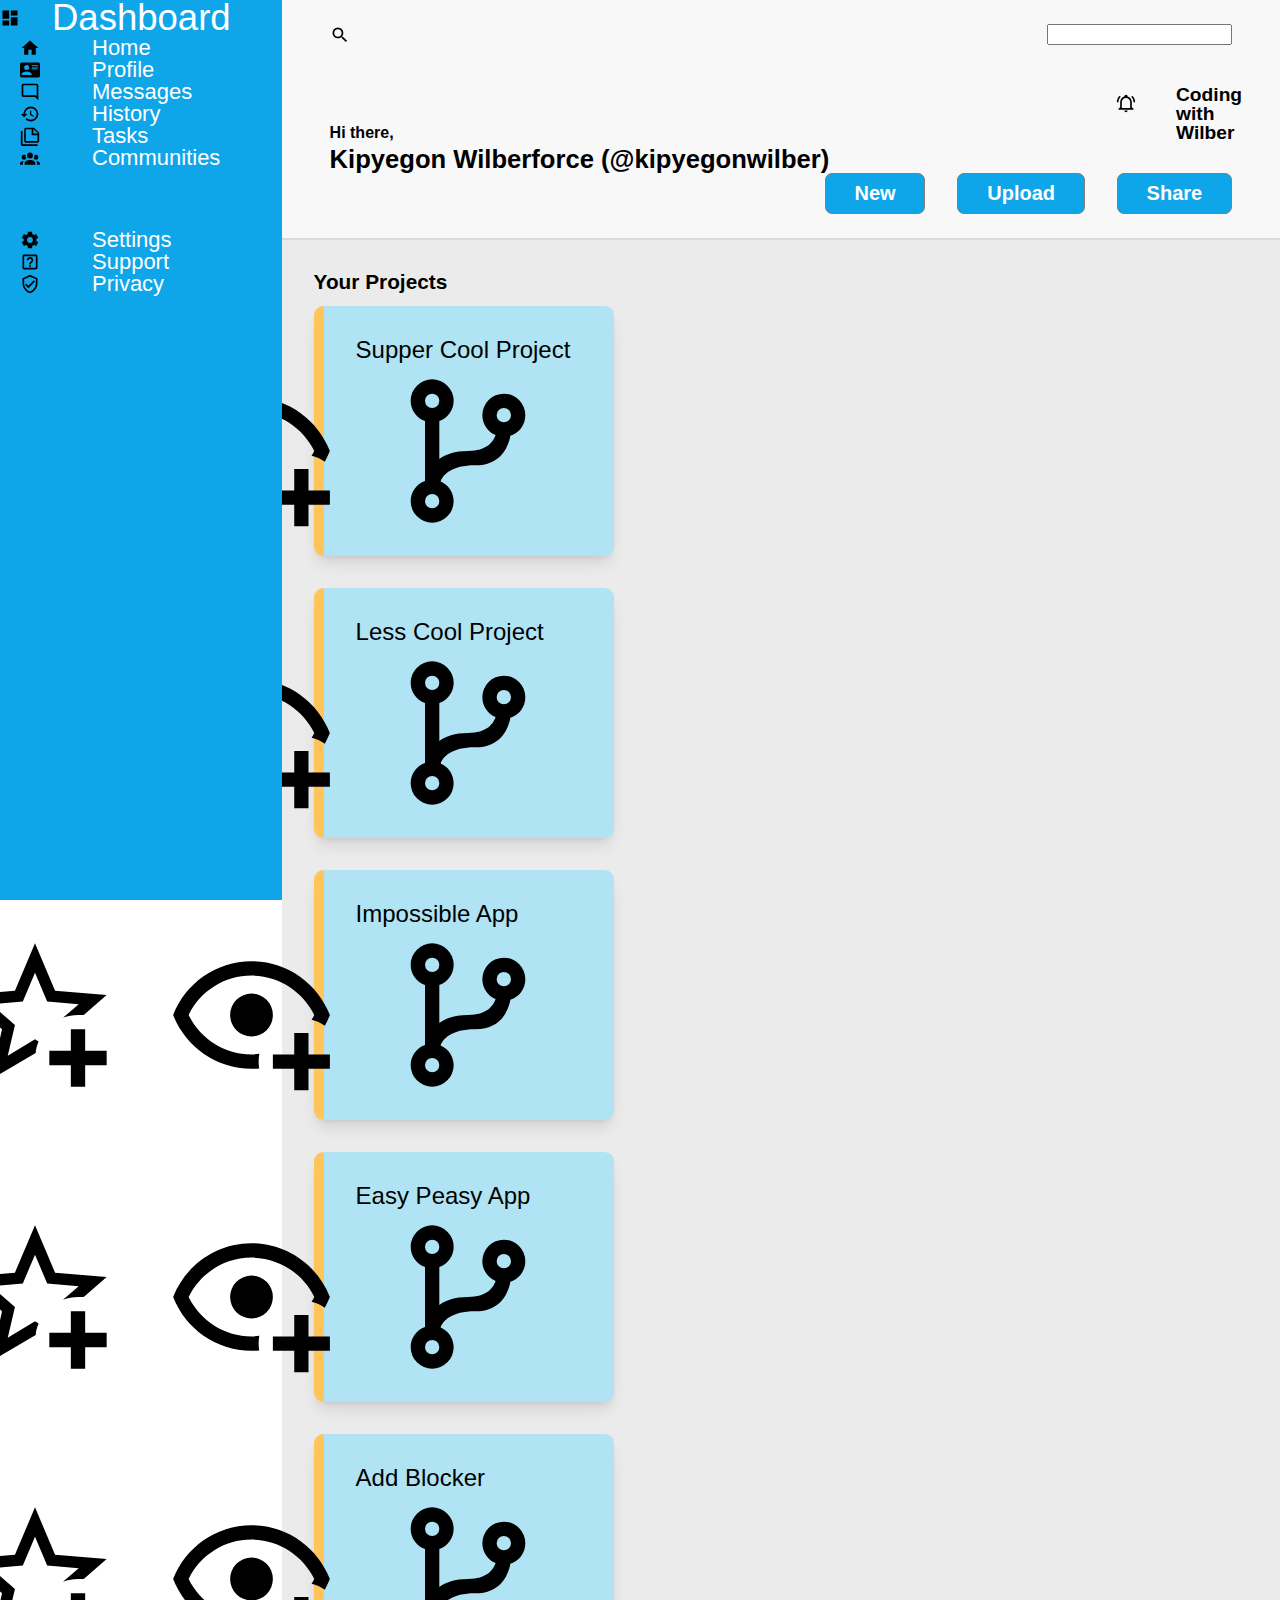
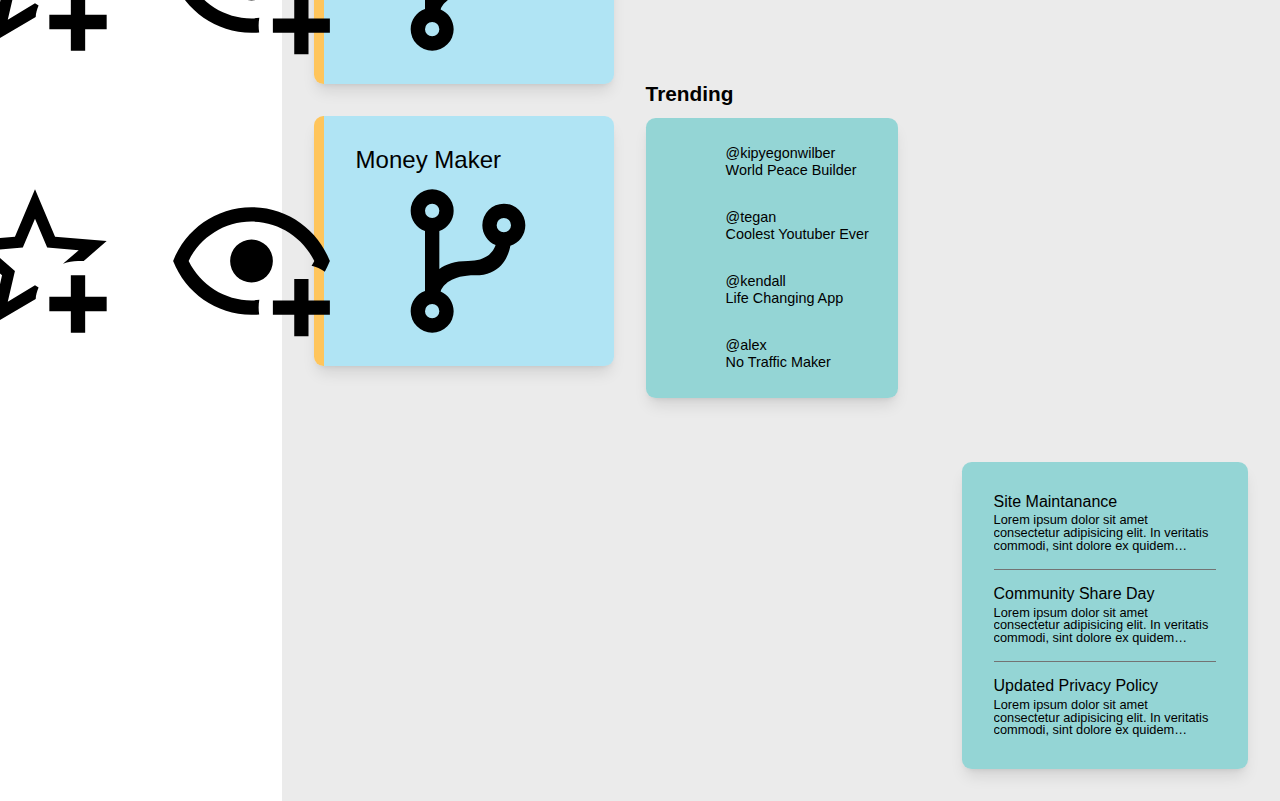
==== index.html @ 691c0c52 "Did some code reorganization in the markup and css" ====
<!DOCTYPE html>
<html lang="en">
<head>
    <meta charset="UTF-8">
    <meta name="viewport" content="width=device-width, initial-scale=1.0">
    <title>Admin Dashboard</title>
    <link rel="preconnect" href="https://fonts.googleapis.com" />

    <link rel="stylesheet" href="style.css">
    <link rel="stylesheet" href="reset.css">
</head>
<body>
    <!--App Drawer-->
    <!--icons from https://pictogrammers.com/library/mdi/ (Material Design Icons)-->
    <div class="drawer">
        <div class="dashboard menuItem">
            <svg xmlns="http://www.w3.org/2000/svg" width="20" height="20" viewBox="0 0 24 24"><path d="M13,3V9H21V3M13,21H21V11H13M3,21H11V15H3M3,13H11V3H3V13Z" /></svg>
            <h1>Dashboard</h1>
        </div>
        <div class="menuItem">
            <svg xmlns="http://www.w3.org/2000/svg" width="20" height="20" viewBox="0 0 24 24"><path d="M10,20V14H14V20H19V12H22L12,3L2,12H5V20H10Z" /></svg>
            <h1>Home</h1>
        </div>
        <div class="menuItem">
            <svg xmlns="http://www.w3.org/2000/svg" width="20" height="20" viewBox="0 0 24 24"><path d="M2,3H22C23.05,3 24,3.95 24,5V19C24,20.05 23.05,21 22,21H2C0.95,21 0,20.05 0,19V5C0,3.95 0.95,3 2,3M14,6V7H22V6H14M14,8V9H21.5L22,9V8H14M14,10V11H21V10H14M8,13.91C6,13.91 2,15 2,17V18H14V17C14,15 10,13.91 8,13.91M8,6A3,3 0 0,0 5,9A3,3 0 0,0 8,12A3,3 0 0,0 11,9A3,3 0 0,0 8,6Z" /></svg>
            <h1>Profile</h1>
        </div>
        <div class="menuItem">
            <svg xmlns="http://www.w3.org/2000/svg" width="20" height="20" viewBox="0 0 24 24"><path d="M20 2H4C2.9 2 2 2.9 2 4V16C2 17.1 2.9 18 4 18H18L22 22V4C22 2.9 21.1 2 20 2M20 17.2L18.8 16H4V4H20V17.2Z" /></svg>
            <h1>Messages</h1>
        </div>
        <div class="menuItem">
            <svg xmlns="http://www.w3.org/2000/svg" width="20" height="20" viewBox="0 0 24 24"><path d="M13.5,8H12V13L16.28,15.54L17,14.33L13.5,12.25V8M13,3A9,9 0 0,0 4,12H1L4.96,16.03L9,12H6A7,7 0 0,1 13,5A7,7 0 0,1 20,12A7,7 0 0,1 13,19C11.07,19 9.32,18.21 8.06,16.94L6.64,18.36C8.27,20 10.5,21 13,21A9,9 0 0,0 22,12A9,9 0 0,0 13,3" /></svg>
            <h1>History</h1>
        </div>
        <div class="menuItem">
            <svg xmlns="http://www.w3.org/2000/svg" width="20" height="20" viewBox="0 0 24 24"><path d="M3,6V22H21V24H3A2,2 0 0,1 1,22V6H3M16,9H21.5L16,3.5V9M7,2H17L23,8V18A2,2 0 0,1 21,20H7C5.89,20 5,19.1 5,18V4A2,2 0 0,1 7,2M7,4V18H21V11H14V4H7Z" /></svg>
            <h1>Tasks</h1>
        </div>
        <div class="menuItem">
            <svg xmlns="http://www.w3.org/2000/svg" width="20" height="20" viewBox="0 0 24 24"><path d="M12,5.5A3.5,3.5 0 0,1 15.5,9A3.5,3.5 0 0,1 12,12.5A3.5,3.5 0 0,1 8.5,9A3.5,3.5 0 0,1 12,5.5M5,8C5.56,8 6.08,8.15 6.53,8.42C6.38,9.85 6.8,11.27 7.66,12.38C7.16,13.34 6.16,14 5,14A3,3 0 0,1 2,11A3,3 0 0,1 5,8M19,8A3,3 0 0,1 22,11A3,3 0 0,1 19,14C17.84,14 16.84,13.34 16.34,12.38C17.2,11.27 17.62,9.85 17.47,8.42C17.92,8.15 18.44,8 19,8M5.5,18.25C5.5,16.18 8.41,14.5 12,14.5C15.59,14.5 18.5,16.18 18.5,18.25V20H5.5V18.25M0,20V18.5C0,17.11 1.89,15.94 4.45,15.6C3.86,16.28 3.5,17.22 3.5,18.25V20H0M24,20H20.5V18.25C20.5,17.22 20.14,16.28 19.55,15.6C22.11,15.94 24,17.11 24,18.5V20Z" /></svg>
            <h1>Communities</h1>
        </div>
        <!--Some extra spacing, so nth child-->
        <div class="menuItem">
            <svg xmlns="http://www.w3.org/2000/svg" width="20" height="20" viewBox="0 0 24 24"><path d="M12,15.5A3.5,3.5 0 0,1 8.5,12A3.5,3.5 0 0,1 12,8.5A3.5,3.5 0 0,1 15.5,12A3.5,3.5 0 0,1 12,15.5M19.43,12.97C19.47,12.65 19.5,12.33 19.5,12C19.5,11.67 19.47,11.34 19.43,11L21.54,9.37C21.73,9.22 21.78,8.95 21.66,8.73L19.66,5.27C19.54,5.05 19.27,4.96 19.05,5.05L16.56,6.05C16.04,5.66 15.5,5.32 14.87,5.07L14.5,2.42C14.46,2.18 14.25,2 14,2H10C9.75,2 9.54,2.18 9.5,2.42L9.13,5.07C8.5,5.32 7.96,5.66 7.44,6.05L4.95,5.05C4.73,4.96 4.46,5.05 4.34,5.27L2.34,8.73C2.21,8.95 2.27,9.22 2.46,9.37L4.57,11C4.53,11.34 4.5,11.67 4.5,12C4.5,12.33 4.53,12.65 4.57,12.97L2.46,14.63C2.27,14.78 2.21,15.05 2.34,15.27L4.34,18.73C4.46,18.95 4.73,19.03 4.95,18.95L7.44,17.94C7.96,18.34 8.5,18.68 9.13,18.93L9.5,21.58C9.54,21.82 9.75,22 10,22H14C14.25,22 14.46,21.82 14.5,21.58L14.87,18.93C15.5,18.67 16.04,18.34 16.56,17.94L19.05,18.95C19.27,19.03 19.54,18.95 19.66,18.73L21.66,15.27C21.78,15.05 21.73,14.78 21.54,14.63L19.43,12.97Z" /></svg>
            <h1>Settings</h1>
        </div>
        <div class="menuItem">
            <svg xmlns="http://www.w3.org/2000/svg" width="20" height="20" viewBox="0 0 24 24"><path d="M11 18H13V16H11V18M12 6C9.8 6 8 7.8 8 10H10C10 8.9 10.9 8 12 8S14 8.9 14 10C14 12 11 11.8 11 15H13C13 12.8 16 12.5 16 10C16 7.8 14.2 6 12 6M19 5V19H5V5H19M19 3H5C3.9 3 3 3.9 3 5V19C3 20.1 3.9 21 5 21H19C20.1 21 21 20.1 21 19V5C21 3.9 20.1 3 19 3Z" /></svg>
            <h1>Support</h1>
        </div>
        <div class="menuItem">
            <svg xmlns="http://www.w3.org/2000/svg" width="20" height="20" viewBox="0 0 24 24"><path d="M21,11C21,16.55 17.16,21.74 12,23C6.84,21.74 3,16.55 3,11V5L12,1L21,5V11M12,21C15.75,20 19,15.54 19,11.22V6.3L12,3.18L5,6.3V11.22C5,15.54 8.25,20 12,21M10,17L6,13L7.41,11.59L10,14.17L16.59,7.58L18,9" /></svg>
            <h1>Privacy</h1>
        </div>
    </div>
    <!--Navbar-->
    <div class="navbar">
        <!--Top Section-->
        <div class="topNav">
            <!--Search icon and search bar-->
            <div class="search">
                <div class="menuItem">
                    <img src="/icons/magnify.svg" alt="">
                    <svg xmlns="http://www.w3.org/2000/svg" width="20" height="20" viewBox="0 0 24 24"><path d="M9.5,3A6.5,6.5 0 0,1 16,9.5C16,11.11 15.41,12.59 14.44,13.73L14.71,14H15.5L20.5,19L19,20.5L14,15.5V14.71L13.73,14.44C12.59,15.41 11.11,16 9.5,16A6.5,6.5 0 0,1 3,9.5A6.5,6.5 0 0,1 9.5,3M9.5,5C7,5 5,7 5,9.5C5,12 7,14 9.5,14C12,14 14,12 14,9.5C14,7 12,5 9.5,5Z" /></svg>
                </div>
            </div>
            <input type="text" name="search" autocomplete="off" />
        </div>
        <div class="account">
            <div class="menuIcon">
                <svg xmlns="http://www.w3.org/2000/svg" width="20" height="20" viewBox="0 0 24 24"><path d="M10,21H14A2,2 0 0,1 12,23A2,2 0 0,1 10,21M21,19V20H3V19L5,17V11C5,7.9 7.03,5.17 10,4.29C10,4.19 10,4.1 10,4A2,2 0 0,1 12,2A2,2 0 0,1 14,4C14,4.1 14,4.19 14,4.29C16.97,5.17 19,7.9 19,11V17L21,19M17,11A5,5 0 0,0 12,6A5,5 0 0,0 7,11V18H17V11M19.75,3.19L18.33,4.61C20.04,6.3 21,8.6 21,11H23C23,8.07 21.84,5.25 19.75,3.19M1,11H3C3,8.6 3.96,6.3 5.67,4.61L4.25,3.19C2.16,5.25 1,8.07 1,11Z" /></svg>
            </div>
            <!--Avatar from Github-->
            <div class="gh-avatar">
                <!--Our username-->
                <p class="name">Coding with Wilber</p>
            </div>
        </div>
        <!--Bottom Section-->
        <div class="bottom">
            <!--Profile details-->
            <div class="profile">
                <div class="profile-name">
                    <p class="greeting">Hi there,</p>
                    <p class="name">Kipyegon Wilberforce<span class="username"> (@kipyegonwilber)</span></p>
                </div>
            </div>
        </div>
        
        <!--Button Section-->
        <div class="buttons">
            <button class="btn">New</button>
            <button class="btn">Upload</button>
            <button class="btn">Share</button>
        </div>
    </div>

    <!--Main Content-->
    <main class="content">
        <div class="projects">
            <h3>Your Projects</h3>

            <!--Section for all project cards-->
            <div class="cards">
                <!--Each individual card, we need 6 cards-->
                <div class="card">
                    <h5 class="card-title">Supper Cool Project</h5>
                    <p class="card-text">
                        Lorem, ipsum dolor sit amet consectetur adipisicing elit. Fugit ea
                        doloribus debitis reprehenderit? Sapiente, qui quaerat enim non.
                    </p>
                    <div class="icons">
                        <img src="/icons/star-plus-outline.svg" alt="">
                        <svg xmlns="http://www.w3.org/2000/svg" width="20" height="20" viewBox="0 0 24 24"><path d="M5.8 21L7.4 14L2 9.2L9.2 8.6L12 2L14.8 8.6L22 9.2L18.8 12H18C17.3 12 16.6 12.1 15.9 12.4L18.1 10.5L13.7 10.1L12 6.1L10.3 10.1L5.9 10.5L9.2 13.4L8.2 17.7L12 15.4L12.5 15.7C12.3 16.2 12.1 16.8 12.1 17.3L5.8 21M17 14V17H14V19H17V22H19V19H22V17H19V14H17Z" /></svg>
                        <img src="/icons/eye-plus-outline.svg" alt="">
                        <svg xmlns="http://www.w3.org/2000/svg" width="20" height="20" viewBox="0 0 24 24"><path d="M12,4.5C7,4.5 2.73,7.61 1,12C2.73,16.39 7,19.5 12,19.5C12.36,19.5 12.72,19.5 13.08,19.45C13.03,19.13 13,18.82 13,18.5C13,18.14 13.04,17.78 13.1,17.42C12.74,17.46 12.37,17.5 12,17.5C8.24,17.5 4.83,15.36 3.18,12C4.83,8.64 8.24,6.5 12,6.5C15.76,6.5 19.17,8.64 20.82,12C20.7,12.24 20.56,12.45 20.43,12.68C21.09,12.84 21.72,13.11 22.29,13.5C22.56,13 22.8,12.5 23,12C21.27,7.61 17,4.5 12,4.5M12,9A3,3 0 0,0 9,12A3,3 0 0,0 12,15A3,3 0 0,0 15,12A3,3 0 0,0 12,9M18,14.5V17.5H15V19.5H18V22.5H20V19.5H23V17.5H20V14.5H18Z" /></svg>
                        <img src="/icons/source-branch.svg" alt="">
                        <svg xmlns="http://www.w3.org/2000/svg" width="20" height="20" viewBox="0 0 24 24"><path d="M13,14C9.64,14 8.54,15.35 8.18,16.24C9.25,16.7 10,17.76 10,19A3,3 0 0,1 7,22A3,3 0 0,1 4,19C4,17.69 4.83,16.58 6,16.17V7.83C4.83,7.42 4,6.31 4,5A3,3 0 0,1 7,2A3,3 0 0,1 10,5C10,6.31 9.17,7.42 8,7.83V13.12C8.88,12.47 10.16,12 12,12C14.67,12 15.56,10.66 15.85,9.77C14.77,9.32 14,8.25 14,7A3,3 0 0,1 17,4A3,3 0 0,1 20,7C20,8.34 19.12,9.5 17.91,9.86C17.65,11.29 16.68,14 13,14M7,18A1,1 0 0,0 6,19A1,1 0 0,0 7,20A1,1 0 0,0 8,19A1,1 0 0,0 7,18M7,4A1,1 0 0,0 6,5A1,1 0 0,0 7,6A1,1 0 0,0 8,5A1,1 0 0,0 7,4M17,6A1,1 0 0,0 16,7A1,1 0 0,0 17,8A1,1 0 0,0 18,7A1,1 0 0,0 17,6Z" /></svg>
                    </div>
                </div>

                <!--Each individual card, we need 6 cards-->
                <div class="card">
                    <h5 class="card-title">Less Cool Project</h5>
                    <p class="card-text">
                        Lorem ipsum dolor, sit amet consectetur adipisicing elit. Velit
                        officia nesciunt harum distinctio quia nisi ipsum reiciendis
                        aspernatur, sunt nam. Doloremque aliquam ut culpa harum non rem
                        in, cumque vitae!
                    </p>
                    <div class="icons">
                        <img src="/icons/star-plus-outline.svg" alt="">
                        <svg xmlns="http://www.w3.org/2000/svg" width="20" height="20" viewBox="0 0 24 24"><path d="M5.8 21L7.4 14L2 9.2L9.2 8.6L12 2L14.8 8.6L22 9.2L18.8 12H18C17.3 12 16.6 12.1 15.9 12.4L18.1 10.5L13.7 10.1L12 6.1L10.3 10.1L5.9 10.5L9.2 13.4L8.2 17.7L12 15.4L12.5 15.7C12.3 16.2 12.1 16.8 12.1 17.3L5.8 21M17 14V17H14V19H17V22H19V19H22V17H19V14H17Z" /></svg>
                        <img src="/icons/eye-plus-outline.svg" alt="">
                        <svg xmlns="http://www.w3.org/2000/svg" width="20" height="20" viewBox="0 0 24 24"><path d="M12,4.5C7,4.5 2.73,7.61 1,12C2.73,16.39 7,19.5 12,19.5C12.36,19.5 12.72,19.5 13.08,19.45C13.03,19.13 13,18.82 13,18.5C13,18.14 13.04,17.78 13.1,17.42C12.74,17.46 12.37,17.5 12,17.5C8.24,17.5 4.83,15.36 3.18,12C4.83,8.64 8.24,6.5 12,6.5C15.76,6.5 19.17,8.64 20.82,12C20.7,12.24 20.56,12.45 20.43,12.68C21.09,12.84 21.72,13.11 22.29,13.5C22.56,13 22.8,12.5 23,12C21.27,7.61 17,4.5 12,4.5M12,9A3,3 0 0,0 9,12A3,3 0 0,0 12,15A3,3 0 0,0 15,12A3,3 0 0,0 12,9M18,14.5V17.5H15V19.5H18V22.5H20V19.5H23V17.5H20V14.5H18Z" /></svg>
                        <img src="/icons/source-branch.svg" alt="">
                        <svg xmlns="http://www.w3.org/2000/svg" width="20" height="20" viewBox="0 0 24 24"><path d="M13,14C9.64,14 8.54,15.35 8.18,16.24C9.25,16.7 10,17.76 10,19A3,3 0 0,1 7,22A3,3 0 0,1 4,19C4,17.69 4.83,16.58 6,16.17V7.83C4.83,7.42 4,6.31 4,5A3,3 0 0,1 7,2A3,3 0 0,1 10,5C10,6.31 9.17,7.42 8,7.83V13.12C8.88,12.47 10.16,12 12,12C14.67,12 15.56,10.66 15.85,9.77C14.77,9.32 14,8.25 14,7A3,3 0 0,1 17,4A3,3 0 0,1 20,7C20,8.34 19.12,9.5 17.91,9.86C17.65,11.29 16.68,14 13,14M7,18A1,1 0 0,0 6,19A1,1 0 0,0 7,20A1,1 0 0,0 8,19A1,1 0 0,0 7,18M7,4A1,1 0 0,0 6,5A1,1 0 0,0 7,6A1,1 0 0,0 8,5A1,1 0 0,0 7,4M17,6A1,1 0 0,0 16,7A1,1 0 0,0 17,8A1,1 0 0,0 18,7A1,1 0 0,0 17,6Z" /></svg>
                    </div>
                </div>
                
                <!--Each individual card, we need 6 cards-->
                <div class="card">
                    <h5 class="card-title">Impossible App</h5>
                    <p class="card-text">
                        Lorem ipsum dolor sit amet consectetur adipisicing elit. Ratione,
                        dicta. Pariatur libero a molestiae quod culpa deserunt quo quam
                        eos necessitatibus aliquid, nam fuga sed itaque magnam delectus ex
                        animi?
                    </p>
                    <div class="icons">
                        <img src="/icons/star-plus-outline.svg" alt="">
                        <svg xmlns="http://www.w3.org/2000/svg" width="20" height="20" viewBox="0 0 24 24"><path d="M5.8 21L7.4 14L2 9.2L9.2 8.6L12 2L14.8 8.6L22 9.2L18.8 12H18C17.3 12 16.6 12.1 15.9 12.4L18.1 10.5L13.7 10.1L12 6.1L10.3 10.1L5.9 10.5L9.2 13.4L8.2 17.7L12 15.4L12.5 15.7C12.3 16.2 12.1 16.8 12.1 17.3L5.8 21M17 14V17H14V19H17V22H19V19H22V17H19V14H17Z" /></svg>
                        <img src="/icons/eye-plus-outline.svg" alt="">
                        <svg xmlns="http://www.w3.org/2000/svg" width="20" height="20" viewBox="0 0 24 24"><path d="M12,4.5C7,4.5 2.73,7.61 1,12C2.73,16.39 7,19.5 12,19.5C12.36,19.5 12.72,19.5 13.08,19.45C13.03,19.13 13,18.82 13,18.5C13,18.14 13.04,17.78 13.1,17.42C12.74,17.46 12.37,17.5 12,17.5C8.24,17.5 4.83,15.36 3.18,12C4.83,8.64 8.24,6.5 12,6.5C15.76,6.5 19.17,8.64 20.82,12C20.7,12.24 20.56,12.45 20.43,12.68C21.09,12.84 21.72,13.11 22.29,13.5C22.56,13 22.8,12.5 23,12C21.27,7.61 17,4.5 12,4.5M12,9A3,3 0 0,0 9,12A3,3 0 0,0 12,15A3,3 0 0,0 15,12A3,3 0 0,0 12,9M18,14.5V17.5H15V19.5H18V22.5H20V19.5H23V17.5H20V14.5H18Z" /></svg>
                        <img src="/icons/source-branch.svg" alt="">
                        <svg xmlns="http://www.w3.org/2000/svg" width="20" height="20" viewBox="0 0 24 24"><path d="M13,14C9.64,14 8.54,15.35 8.18,16.24C9.25,16.7 10,17.76 10,19A3,3 0 0,1 7,22A3,3 0 0,1 4,19C4,17.69 4.83,16.58 6,16.17V7.83C4.83,7.42 4,6.31 4,5A3,3 0 0,1 7,2A3,3 0 0,1 10,5C10,6.31 9.17,7.42 8,7.83V13.12C8.88,12.47 10.16,12 12,12C14.67,12 15.56,10.66 15.85,9.77C14.77,9.32 14,8.25 14,7A3,3 0 0,1 17,4A3,3 0 0,1 20,7C20,8.34 19.12,9.5 17.91,9.86C17.65,11.29 16.68,14 13,14M7,18A1,1 0 0,0 6,19A1,1 0 0,0 7,20A1,1 0 0,0 8,19A1,1 0 0,0 7,18M7,4A1,1 0 0,0 6,5A1,1 0 0,0 7,6A1,1 0 0,0 8,5A1,1 0 0,0 7,4M17,6A1,1 0 0,0 16,7A1,1 0 0,0 17,8A1,1 0 0,0 18,7A1,1 0 0,0 17,6Z" /></svg>
                    </div>
                </div>
                
                <!--Each individual card, we need 6 cards-->
                <div class="card">
                    <h5 class="card-title">Easy Peasy App</h5>
                    <p class="card-text">
                        Lorem, ipsum dolor sit amet consectetur adipisicing elit. Fugit ea
                        doloribus debitis reprehenderit? Sapiente, qui quaerat enim non.
                    </p>
                    <div class="icons">
                        <img src="/icons/star-plus-outline.svg" alt="">
                        <svg xmlns="http://www.w3.org/2000/svg" width="20" height="20" viewBox="0 0 24 24"><path d="M5.8 21L7.4 14L2 9.2L9.2 8.6L12 2L14.8 8.6L22 9.2L18.8 12H18C17.3 12 16.6 12.1 15.9 12.4L18.1 10.5L13.7 10.1L12 6.1L10.3 10.1L5.9 10.5L9.2 13.4L8.2 17.7L12 15.4L12.5 15.7C12.3 16.2 12.1 16.8 12.1 17.3L5.8 21M17 14V17H14V19H17V22H19V19H22V17H19V14H17Z" /></svg>
                        <img src="/icons/eye-plus-outline.svg" alt="">
                        <svg xmlns="http://www.w3.org/2000/svg" width="20" height="20" viewBox="0 0 24 24"><path d="M12,4.5C7,4.5 2.73,7.61 1,12C2.73,16.39 7,19.5 12,19.5C12.36,19.5 12.72,19.5 13.08,19.45C13.03,19.13 13,18.82 13,18.5C13,18.14 13.04,17.78 13.1,17.42C12.74,17.46 12.37,17.5 12,17.5C8.24,17.5 4.83,15.36 3.18,12C4.83,8.64 8.24,6.5 12,6.5C15.76,6.5 19.17,8.64 20.82,12C20.7,12.24 20.56,12.45 20.43,12.68C21.09,12.84 21.72,13.11 22.29,13.5C22.56,13 22.8,12.5 23,12C21.27,7.61 17,4.5 12,4.5M12,9A3,3 0 0,0 9,12A3,3 0 0,0 12,15A3,3 0 0,0 15,12A3,3 0 0,0 12,9M18,14.5V17.5H15V19.5H18V22.5H20V19.5H23V17.5H20V14.5H18Z" /></svg>
                        <img src="/icons/source-branch.svg" alt="">
                        <svg xmlns="http://www.w3.org/2000/svg" width="20" height="20" viewBox="0 0 24 24"><path d="M13,14C9.64,14 8.54,15.35 8.18,16.24C9.25,16.7 10,17.76 10,19A3,3 0 0,1 7,22A3,3 0 0,1 4,19C4,17.69 4.83,16.58 6,16.17V7.83C4.83,7.42 4,6.31 4,5A3,3 0 0,1 7,2A3,3 0 0,1 10,5C10,6.31 9.17,7.42 8,7.83V13.12C8.88,12.47 10.16,12 12,12C14.67,12 15.56,10.66 15.85,9.77C14.77,9.32 14,8.25 14,7A3,3 0 0,1 17,4A3,3 0 0,1 20,7C20,8.34 19.12,9.5 17.91,9.86C17.65,11.29 16.68,14 13,14M7,18A1,1 0 0,0 6,19A1,1 0 0,0 7,20A1,1 0 0,0 8,19A1,1 0 0,0 7,18M7,4A1,1 0 0,0 6,5A1,1 0 0,0 7,6A1,1 0 0,0 8,5A1,1 0 0,0 7,4M17,6A1,1 0 0,0 16,7A1,1 0 0,0 17,8A1,1 0 0,0 18,7A1,1 0 0,0 17,6Z" /></svg>
                    </div>
                </div>

                <!--Each individual card, we need 6 cards-->
                <div class="card">
                    <h5 class="card-title">Add Blocker</h5>
                    <p class="card-text">
                        Lorem, ipsum dolor sit amet consectetur adipisicing elit. Fugit ea
                        doloribus debitis reprehenderit? Sapiente, qui quaerat enim non.
                    </p>
                    <div class="icons">
                        <img src="/icons/star-plus-outline.svg" alt="">
                        <svg xmlns="http://www.w3.org/2000/svg" width="20" height="20" viewBox="0 0 24 24"><path d="M5.8 21L7.4 14L2 9.2L9.2 8.6L12 2L14.8 8.6L22 9.2L18.8 12H18C17.3 12 16.6 12.1 15.9 12.4L18.1 10.5L13.7 10.1L12 6.1L10.3 10.1L5.9 10.5L9.2 13.4L8.2 17.7L12 15.4L12.5 15.7C12.3 16.2 12.1 16.8 12.1 17.3L5.8 21M17 14V17H14V19H17V22H19V19H22V17H19V14H17Z" /></svg>
                        <img src="/icons/eye-plus-outline.svg" alt="">
                        <svg xmlns="http://www.w3.org/2000/svg" width="20" height="20" viewBox="0 0 24 24"><path d="M12,4.5C7,4.5 2.73,7.61 1,12C2.73,16.39 7,19.5 12,19.5C12.36,19.5 12.72,19.5 13.08,19.45C13.03,19.13 13,18.82 13,18.5C13,18.14 13.04,17.78 13.1,17.42C12.74,17.46 12.37,17.5 12,17.5C8.24,17.5 4.83,15.36 3.18,12C4.83,8.64 8.24,6.5 12,6.5C15.76,6.5 19.17,8.64 20.82,12C20.7,12.24 20.56,12.45 20.43,12.68C21.09,12.84 21.72,13.11 22.29,13.5C22.56,13 22.8,12.5 23,12C21.27,7.61 17,4.5 12,4.5M12,9A3,3 0 0,0 9,12A3,3 0 0,0 12,15A3,3 0 0,0 15,12A3,3 0 0,0 12,9M18,14.5V17.5H15V19.5H18V22.5H20V19.5H23V17.5H20V14.5H18Z" /></svg>
                        <img src="/icons/source-branch.svg" alt="">
                        <svg xmlns="http://www.w3.org/2000/svg" width="20" height="20" viewBox="0 0 24 24"><path d="M13,14C9.64,14 8.54,15.35 8.18,16.24C9.25,16.7 10,17.76 10,19A3,3 0 0,1 7,22A3,3 0 0,1 4,19C4,17.69 4.83,16.58 6,16.17V7.83C4.83,7.42 4,6.31 4,5A3,3 0 0,1 7,2A3,3 0 0,1 10,5C10,6.31 9.17,7.42 8,7.83V13.12C8.88,12.47 10.16,12 12,12C14.67,12 15.56,10.66 15.85,9.77C14.77,9.32 14,8.25 14,7A3,3 0 0,1 17,4A3,3 0 0,1 20,7C20,8.34 19.12,9.5 17.91,9.86C17.65,11.29 16.68,14 13,14M7,18A1,1 0 0,0 6,19A1,1 0 0,0 7,20A1,1 0 0,0 8,19A1,1 0 0,0 7,18M7,4A1,1 0 0,0 6,5A1,1 0 0,0 7,6A1,1 0 0,0 8,5A1,1 0 0,0 7,4M17,6A1,1 0 0,0 16,7A1,1 0 0,0 17,8A1,1 0 0,0 18,7A1,1 0 0,0 17,6Z" /></svg>
                    </div>
                </div>

                <!--Each individual card, we need 6 cards-->
                <div class="card">
                    <h5 class="card-title">Money Maker</h5>
                    <p class="card-text">
                        Lorem, ipsum dolor sit amet consectetur adipisicing elit. Fugit ea
                        doloribus debitis reprehenderit? Sapiente, qui quaerat enim non.
                    </p>
                    <div class="icons">
                        <img src="/icons/star-plus-outline.svg" alt="">
                        <svg xmlns="http://www.w3.org/2000/svg" width="20" height="20" viewBox="0 0 24 24"><path d="M5.8 21L7.4 14L2 9.2L9.2 8.6L12 2L14.8 8.6L22 9.2L18.8 12H18C17.3 12 16.6 12.1 15.9 12.4L18.1 10.5L13.7 10.1L12 6.1L10.3 10.1L5.9 10.5L9.2 13.4L8.2 17.7L12 15.4L12.5 15.7C12.3 16.2 12.1 16.8 12.1 17.3L5.8 21M17 14V17H14V19H17V22H19V19H22V17H19V14H17Z" /></svg>
                        <img src="/icons/eye-plus-outline.svg" alt="">
                        <svg xmlns="http://www.w3.org/2000/svg" width="20" height="20" viewBox="0 0 24 24"><path d="M12,4.5C7,4.5 2.73,7.61 1,12C2.73,16.39 7,19.5 12,19.5C12.36,19.5 12.72,19.5 13.08,19.45C13.03,19.13 13,18.82 13,18.5C13,18.14 13.04,17.78 13.1,17.42C12.74,17.46 12.37,17.5 12,17.5C8.24,17.5 4.83,15.36 3.18,12C4.83,8.64 8.24,6.5 12,6.5C15.76,6.5 19.17,8.64 20.82,12C20.7,12.24 20.56,12.45 20.43,12.68C21.09,12.84 21.72,13.11 22.29,13.5C22.56,13 22.8,12.5 23,12C21.27,7.61 17,4.5 12,4.5M12,9A3,3 0 0,0 9,12A3,3 0 0,0 12,15A3,3 0 0,0 15,12A3,3 0 0,0 12,9M18,14.5V17.5H15V19.5H18V22.5H20V19.5H23V17.5H20V14.5H18Z" /></svg>
                        <img src="/icons/source-branch.svg" alt="">
                        <svg xmlns="http://www.w3.org/2000/svg" width="20" height="20" viewBox="0 0 24 24"><path d="M13,14C9.64,14 8.54,15.35 8.18,16.24C9.25,16.7 10,17.76 10,19A3,3 0 0,1 7,22A3,3 0 0,1 4,19C4,17.69 4.83,16.58 6,16.17V7.83C4.83,7.42 4,6.31 4,5A3,3 0 0,1 7,2A3,3 0 0,1 10,5C10,6.31 9.17,7.42 8,7.83V13.12C8.88,12.47 10.16,12 12,12C14.67,12 15.56,10.66 15.85,9.77C14.77,9.32 14,8.25 14,7A3,3 0 0,1 17,4A3,3 0 0,1 20,7C20,8.34 19.12,9.5 17.91,9.86C17.65,11.29 16.68,14 13,14M7,18A1,1 0 0,0 6,19A1,1 0 0,0 7,20A1,1 0 0,0 8,19A1,1 0 0,0 7,18M7,4A1,1 0 0,0 6,5A1,1 0 0,0 7,6A1,1 0 0,0 8,5A1,1 0 0,0 7,4M17,6A1,1 0 0,0 16,7A1,1 0 0,0 17,8A1,1 0 0,0 18,7A1,1 0 0,0 17,6Z" /></svg>
                    </div>
                </div>
            </div>
        </div>

        <!--Side content - Announcements and trending-->

        <!--Announcements-->
        <div class="announcements">
            <ul class="card">
                <!--List of individual announcements-->
                <li class="announcement">
                    <h5 class="card-title">Site Maintanance</h5>
                    <p class="card-text">
                        Lorem ipsum dolor sit amet consectetur adipisicing elit. In
                        veritatis commodi, sint dolore ex quidem mollitia dignissimos
                        omnis odio aliquam atque repudiandae quo ducimus rerum accusantium
                        voluptatem ab suscipit quis.
                    </p>
                </li>
                <li class="announcement">
                    <h5 class="card-title">Community Share Day</h5>
                    <p class="card-text">
                        Lorem ipsum dolor sit amet consectetur adipisicing elit. In
                        veritatis commodi, sint dolore ex quidem mollitia dignissimos
                        omnis odio aliquam atque repudiandae quo ducimus rerum accusantium
                        voluptatem ab suscipit quis.
                    </p>
                </li>
                <li class="announcement">
                    <h5 class="card-title">Updated Privacy Policy</h5>
                    <p class="card-text">
                        Lorem ipsum dolor sit amet consectetur adipisicing elit. In
                        veritatis commodi, sint dolore ex quidem mollitia dignissimos
                        omnis odio aliquam atque repudiandae quo ducimus rerum accusantium
                        voluptatem ab suscipit quis.
                    </p>
                </li>
            </ul>
        </div>

        <!--Trending Section-->
        <div class="trending">
            <h3>Trending</h3>
            <ul class="card">

                <!--List of all trending people-->
                <li class="trend trend-1">
                    <div class="gh-avatar"></div>
                    <div class="account">
                        <p class="username">@kipyegonwilber</p>
                        <p class="name card-text">World Peace Builder</p>
                    </div>
                </li>
                <li class="trend trend-2">
                    <div class="gh-avatar2"></div>
                    <div class="account">
                        <p class="username">@tegan</p>
                        <p class="name card-text">Coolest Youtuber Ever</p>
                    </div>
                </li>
                <li class="trend trend-3">
                    <div class="gh-avatar3"></div>
                    <div class="account">
                        <div class="username">@kendall</div>
                        <p class="name card-text">Life Changing App</p>
                    </div>
                </li>
                <li class="trend trend-4">
                    <div class="gh-avatar4"></div>
                    <div class="account">
                    <p class="username">@alex</p>
                    <p class="name card-text">No Traffic Maker</p>
                </div>
                </li>  
            </ul>
        </div>
    </main>
</body>
</html>
---- style.css ----
:root {
    font-size: 16px;
    font-family: "Ubuntu Condensed", sans-serif;
    --text-primary: black;
    --text-secondary: white;
    --bg-primary: #23232e;
    --bg-secondary: #141418;
    --transition-speed: 1s;
    --drawer-color: #0ea5e9;
    --drawer-width: clamp(210px, 22vw, 325px);
    --nav-bg-1: #f8f8f8;
    --nav-color-1: #c9c9c9;
    --nav-color-2: #62daff6e;
    --blue-1: #084c61;
    --gh-avatar: url("https://avatars.githubusercontent.com/u/36539383?s=400&u=4fe17b7f754f94d4a72268725b3ab2535d1f5cae&v=4.png");
    --gh-avatar2: url("https://github.com/james.png");
    --gh-avatar3: url("https://github.com/bob.png");
    --gh-avatar4: url("https://github.com/alice.png");
    --gh-avatar5: url("https://github.com/amy.png");
    --content-gray: rgb(235, 235, 235);
    --transition-notDrawer: margin-left 0.4s ease-in;
    --transition-drawer: width 0.4s ease-in;
}

body {
    width: 100vw;
    height: 100vh;
    display: grid;
    grid-template-areas: "drawer nav nav nav" "drawer content content content";
    grid-template-rows: 0.6fr 0.4fr;
    grid-template-columns: 5rem 1fr 1fr 1fr;
}


.drawer {
    background-color: var(--drawer-color);
    width: 5rem;
    position: fixed;
    transition: var(--transition-drawer);
    overflow: hidden;
    height: 100vh;
}

.drawer:hover {
    width: var(--drawer-width);
}

.menuItem > h1 {
    display: none;
    margin-left: 2rem;
}

.drawer:hover > .menuItem > h1 {
    display: flex;
}

.drawer:hover ~ .navbar,
.drawer:hover ~ .content {
    margin-left: calc(var(--drawer-width) - 5rem);
}

.menuItem {
    color: var(--text-secondary);
    display: flex;
    flex-direction: row;
    align-items: center;
    justify-content: flex-start;
}

.menuItem > *{
    cursor: pointer;
}

a {
    text-decoration: none;
}

.drawer > *:not(:first-child) > *{
    padding: 1rem 0.5rem 0.5rem 1 rem;
    font-size: 22px;
    padding-left: 20px;
}

.drawer > *:not(:first-child) > img {
    width: calc(20px + 0.5vw);
    height: calc(20px + 0.5vw);
}

.drawer > div:nth-child(8) {
    padding-top: 60px;
}

.dashboard {
    font-size: clamp(12px, calc(25px + 0.9vw), 50px);
}

.dashboard img {
    display: flex;
    align-items: center;
    justify-content: flex-start;
    width: calc(40px + 0.7vw);
    height: calc(40px + 0.7vw);
    padding-left: 10px;
    padding-top: 10px;
}

/*Navbar Styling */

.navbar {
    grid-area: nav;
    transition: var(--transition-notDrawer);
    background-color: var(--nav-bg-1);
    padding: 1.5rem 3rem;
    border-bottom: 2px solid rgb(219, 219, 219);
    position: sticky;
    top: 0;
}

.topNav {
    display: grid;
    grid-template-columns: 1fr max-content;
    margin-bottom: 2.5rem;

}

.search {
    display: flex;
    align-items: center;
    margin-right: auto;
    width: 100%;
}

.search > input {
    display: inline-block;
    border: 0;
    background-color: var(--nav-color-1);
    padding: 0.5rem 1.5rem;
    outline-color: var(--blue-1);
    margin-left: 1.25rem;
    border-radius: 5px;
    width: min(80%, 600px);
    margin-right: 20px;
}

.navbar .account {
    display: flex;
    justify-content: flex-end;
    align-items: center;
    font-size: 1.2rem;
    font-weight: 800;
}

.gh-avatar {
    background: var(--gh-avatar) center center / cover no-repeat;
    border-radius: 50%;
}

.account .gh-avatar {
    margin: 0 1rem 0 2.5rem;
    height: 40px;
    width: 40px;
}

img {
    cursor: pointer;
}

.bottom {
    display: flex;
    justify-content: space-between;
    align-items: center;
}

.profile {
    display: flex;
    align-items: center;
    gap: 1rem;
}

.profile .gh-avatar {
    width: 75px;
    height: 75px;
}

.greeting {
    font-weight: 800;
    margin-bottom: 0.4rem;
}

.profile .name {
    font-size: 1.6rem;
    font-weight: 800;
}

.buttons {
    display: flex;
    justify-content: flex-end;
    align-items: center;
    gap: 2rem;
}

.btn {
    background-color: var(--drawer-color);
    color: var(--text-secondary);
    font-weight: 800;
    padding: 0.5rem 1.8rem;
    border-radius: 7px;
    font-size: 20px;
    border: 1px solid gray;
    cursor: pointer;
}

/*Main Content*/

.content {
    grid-area: content;
    transition: var(--transition-notDrawer);
    background-color: var(--content-gray);
    display: grid;
    padding: 2rem;
    grid-template-columns: 1fr auto;
    grid-template-columns: min-content 1fr;
    gap: 2rem;
    grid-template-areas: "projects announcements" "projects trending";
}

.content h3 {
    font-size: 1.3rem;
    font-weight: 600;
    margin-bottom: 0.8rem;
}

.card {
    background-color: rgba(45, 187, 187, 0.459);
    padding: 2rem;
    border-radius: 0.6rem;
    box-shadow: 0 10px 15px -3px rgb(0 0 0 / 0.1), 0 4px 6px -4px rgb(0 0 0 / 0.1);
    max-width: 30vw;
}

.projects {
    grid-area: projects;
}

.projects .cards {
    display: grid;
    grid-template-columns: repeat(auto-fit, minmax(300px, 1fr));
    grid-auto-rows: 250px;
    gap: 2rem;
    padding-bottom: 2rem;
}

.projects .card {
    background-color: var(--nav-color-2);
    border-left: 10px solid rgb(255, 197, 91);
    display: flex;
    flex-direction: column;
}

.projects .card-title {
    font-size: 1.5rem;
    font-weight: 500;
    margin-bottom: 0.2rem;
}

.projects .card-text {
    display: -webkit-box;
    -webkit-line-clamp: 5;
    -webkit-box-orient: vertical;
    overflow: hidden;
}

.projects .icons {
    margin-top: auto;
    align-self: flex-end;
    display: flex;
    justify-content: flex-end;
    gap: 1.4rem;
    align-items: center;
    padding-bottom: 5px;
    padding-right: 5px;
}

.announcements {
    grid-area: announements;
}

.announcement {
    width: 25ch;
    padding: 1rem 0;
}

.announcement:first-child {
    padding-top: 0;
}

.announcement:last-child {
    padding-bottom: 0;
}

.announcement h5 {
    font-size: 0/9rem;
    margin-bottom: 0.3rem;
}

.announcement p {
    font-size: 0.8rem;
    display: -webkit-box;
    -webkit-line-clamp: 3;
    -webkit-box-orient: vertical;
    overflow: hidden;
}

.announcement + .announcement {
    border-top: rgb(115, 115, 115) 1px solid;
}

.trending {
    grid-area: trending;
}

.trending .card {
    padding: 1.5rem;
}

.trend {
    display: flex;
    align-items: center;
    gap: 1rem;
    cursor: pointer;
}

.trend + .trend {
    margin-top: 1.5rem;
}

.trend .account {
    display: flex;
    flex-direction: column;
    align-items: flex-start;
    font-size: 0.9rem;
}

.trend .username {
    font-weight: 500;
    margin-bottom: 0.15rem;
}

.trend-1 .gh-avatar {
    background: var(--gh-avatar2) center center / cover no-repeat;
    border-radius: 50%;
    width: 40px;
    height: 40px;
}

.trend-2 .gh-avatar2 {
    background: var(--gh-avatar) center center / cover no-repeat;
    border-radius: 50%;
    width: 40px;
    height: 40px;
}

.trend-3 .gh-avatar3 {
    background: var(--gh-avatar3) center center / cover no-repeat;
    border-radius: 50%;
    width: 40px;
    height: 40px;
}

.trend-4 .gh-avatar4 {
    background: var(--gh-avatar4) center center / cover no-repeat;
    border-radius: 50%;
    width: 40px;
    height: 40px;
  }
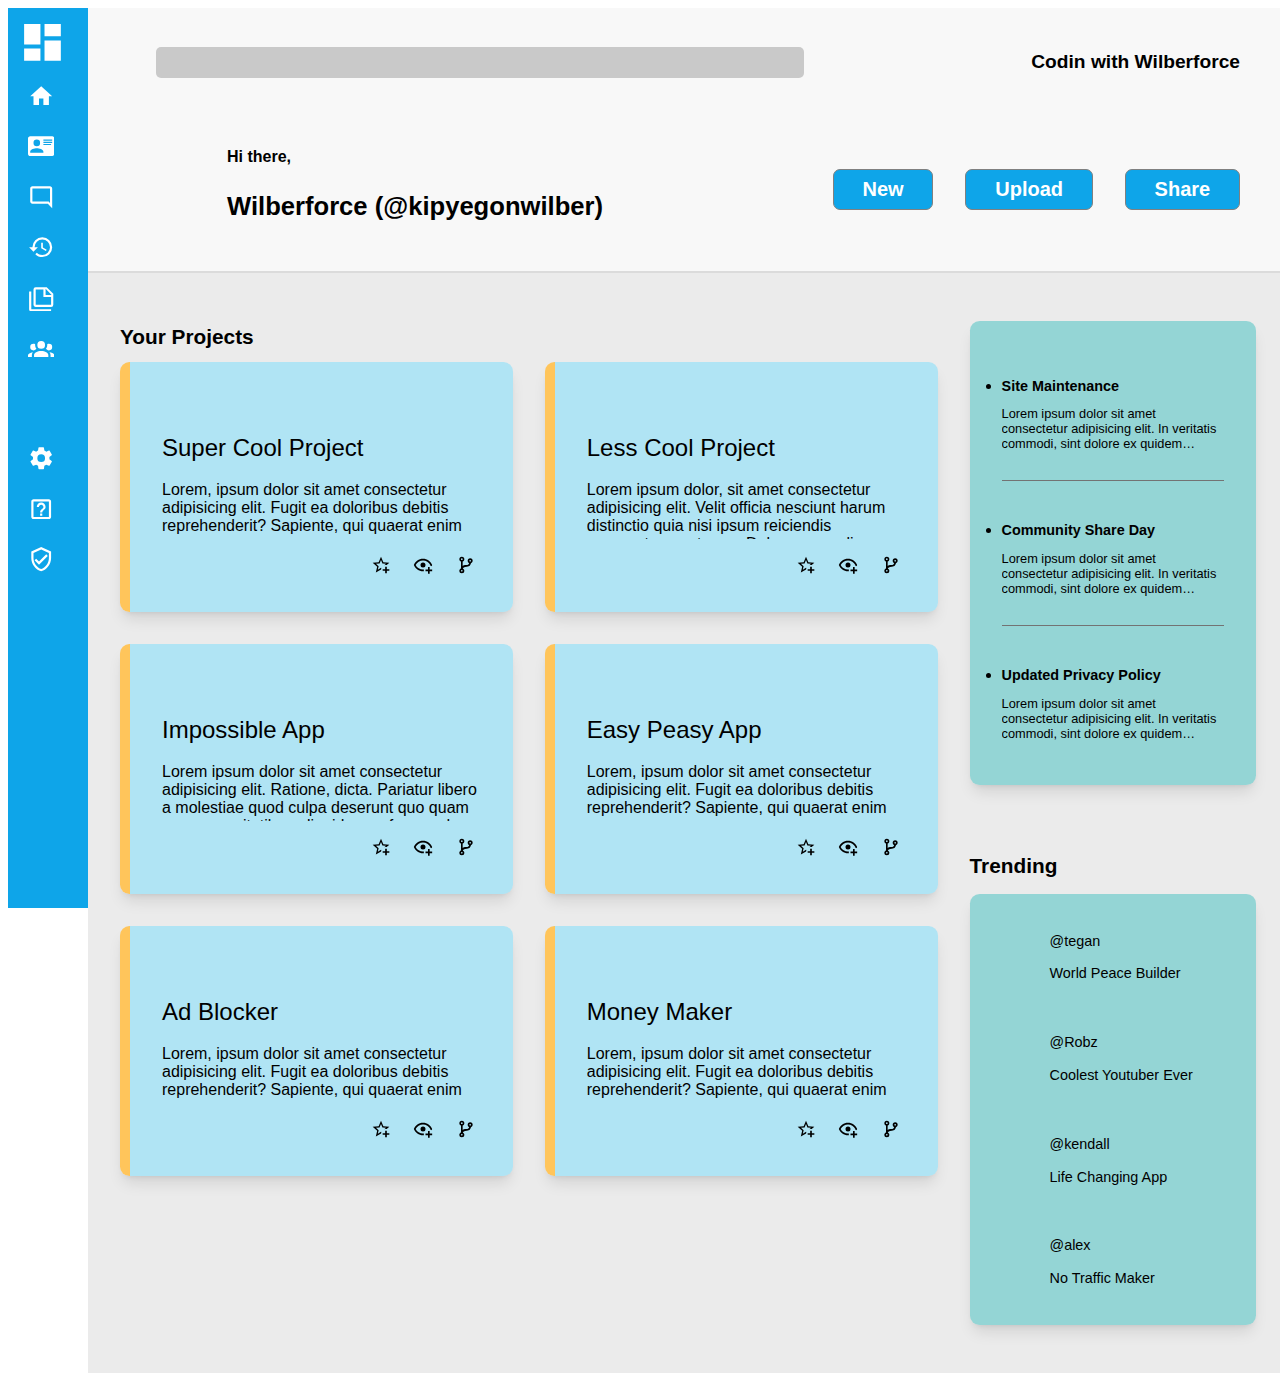
==== commit 43c46354: "Made the icons appear in the cards and changed the color of the icons in Dashboard" ====
--- a/index.html
+++ b/index.html
@@ -1,289 +1,261 @@
 <!DOCTYPE html>
 <html lang="en">
-<head>
-    <meta charset="UTF-8">
-    <meta name="viewport" content="width=device-width, initial-scale=1.0">
+  <head>
+    <meta charset="UTF-8" />
+    <meta http-equiv="X-UA-Compatible" content="IE=edge" />
+    <meta name="viewport" content="width=device-width, initial-scale=1.0" />
     <title>Admin Dashboard</title>
-    <link rel="preconnect" href="https://fonts.googleapis.com" />
-
-    <link rel="stylesheet" href="style.css">
-    <link rel="stylesheet" href="reset.css">
-</head>
-<body>
-    <!--App Drawer-->
-    <!--icons from https://pictogrammers.com/library/mdi/ (Material Design Icons)-->
+    <link rel="stylesheet" href="style.css" />
+  </head>
+  <body>
+    <!-- App Drawer -->
     <div class="drawer">
-        <div class="dashboard menuItem">
-            <svg xmlns="http://www.w3.org/2000/svg" width="20" height="20" viewBox="0 0 24 24"><path d="M13,3V9H21V3M13,21H21V11H13M3,21H11V15H3M3,13H11V3H3V13Z" /></svg>
-            <h1>Dashboard</h1>
-        </div>
-        <div class="menuItem">
-            <svg xmlns="http://www.w3.org/2000/svg" width="20" height="20" viewBox="0 0 24 24"><path d="M10,20V14H14V20H19V12H22L12,3L2,12H5V20H10Z" /></svg>
-            <h1>Home</h1>
-        </div>
-        <div class="menuItem">
-            <svg xmlns="http://www.w3.org/2000/svg" width="20" height="20" viewBox="0 0 24 24"><path d="M2,3H22C23.05,3 24,3.95 24,5V19C24,20.05 23.05,21 22,21H2C0.95,21 0,20.05 0,19V5C0,3.95 0.95,3 2,3M14,6V7H22V6H14M14,8V9H21.5L22,9V8H14M14,10V11H21V10H14M8,13.91C6,13.91 2,15 2,17V18H14V17C14,15 10,13.91 8,13.91M8,6A3,3 0 0,0 5,9A3,3 0 0,0 8,12A3,3 0 0,0 11,9A3,3 0 0,0 8,6Z" /></svg>
-            <h1>Profile</h1>
-        </div>
-        <div class="menuItem">
-            <svg xmlns="http://www.w3.org/2000/svg" width="20" height="20" viewBox="0 0 24 24"><path d="M20 2H4C2.9 2 2 2.9 2 4V16C2 17.1 2.9 18 4 18H18L22 22V4C22 2.9 21.1 2 20 2M20 17.2L18.8 16H4V4H20V17.2Z" /></svg>
-            <h1>Messages</h1>
-        </div>
-        <div class="menuItem">
-            <svg xmlns="http://www.w3.org/2000/svg" width="20" height="20" viewBox="0 0 24 24"><path d="M13.5,8H12V13L16.28,15.54L17,14.33L13.5,12.25V8M13,3A9,9 0 0,0 4,12H1L4.96,16.03L9,12H6A7,7 0 0,1 13,5A7,7 0 0,1 20,12A7,7 0 0,1 13,19C11.07,19 9.32,18.21 8.06,16.94L6.64,18.36C8.27,20 10.5,21 13,21A9,9 0 0,0 22,12A9,9 0 0,0 13,3" /></svg>
-            <h1>History</h1>
-        </div>
-        <div class="menuItem">
-            <svg xmlns="http://www.w3.org/2000/svg" width="20" height="20" viewBox="0 0 24 24"><path d="M3,6V22H21V24H3A2,2 0 0,1 1,22V6H3M16,9H21.5L16,3.5V9M7,2H17L23,8V18A2,2 0 0,1 21,20H7C5.89,20 5,19.1 5,18V4A2,2 0 0,1 7,2M7,4V18H21V11H14V4H7Z" /></svg>
-            <h1>Tasks</h1>
-        </div>
-        <div class="menuItem">
-            <svg xmlns="http://www.w3.org/2000/svg" width="20" height="20" viewBox="0 0 24 24"><path d="M12,5.5A3.5,3.5 0 0,1 15.5,9A3.5,3.5 0 0,1 12,12.5A3.5,3.5 0 0,1 8.5,9A3.5,3.5 0 0,1 12,5.5M5,8C5.56,8 6.08,8.15 6.53,8.42C6.38,9.85 6.8,11.27 7.66,12.38C7.16,13.34 6.16,14 5,14A3,3 0 0,1 2,11A3,3 0 0,1 5,8M19,8A3,3 0 0,1 22,11A3,3 0 0,1 19,14C17.84,14 16.84,13.34 16.34,12.38C17.2,11.27 17.62,9.85 17.47,8.42C17.92,8.15 18.44,8 19,8M5.5,18.25C5.5,16.18 8.41,14.5 12,14.5C15.59,14.5 18.5,16.18 18.5,18.25V20H5.5V18.25M0,20V18.5C0,17.11 1.89,15.94 4.45,15.6C3.86,16.28 3.5,17.22 3.5,18.25V20H0M24,20H20.5V18.25C20.5,17.22 20.14,16.28 19.55,15.6C22.11,15.94 24,17.11 24,18.5V20Z" /></svg>
-            <h1>Communities</h1>
-        </div>
-        <!--Some extra spacing, so nth child-->
-        <div class="menuItem">
-            <svg xmlns="http://www.w3.org/2000/svg" width="20" height="20" viewBox="0 0 24 24"><path d="M12,15.5A3.5,3.5 0 0,1 8.5,12A3.5,3.5 0 0,1 12,8.5A3.5,3.5 0 0,1 15.5,12A3.5,3.5 0 0,1 12,15.5M19.43,12.97C19.47,12.65 19.5,12.33 19.5,12C19.5,11.67 19.47,11.34 19.43,11L21.54,9.37C21.73,9.22 21.78,8.95 21.66,8.73L19.66,5.27C19.54,5.05 19.27,4.96 19.05,5.05L16.56,6.05C16.04,5.66 15.5,5.32 14.87,5.07L14.5,2.42C14.46,2.18 14.25,2 14,2H10C9.75,2 9.54,2.18 9.5,2.42L9.13,5.07C8.5,5.32 7.96,5.66 7.44,6.05L4.95,5.05C4.73,4.96 4.46,5.05 4.34,5.27L2.34,8.73C2.21,8.95 2.27,9.22 2.46,9.37L4.57,11C4.53,11.34 4.5,11.67 4.5,12C4.5,12.33 4.53,12.65 4.57,12.97L2.46,14.63C2.27,14.78 2.21,15.05 2.34,15.27L4.34,18.73C4.46,18.95 4.73,19.03 4.95,18.95L7.44,17.94C7.96,18.34 8.5,18.68 9.13,18.93L9.5,21.58C9.54,21.82 9.75,22 10,22H14C14.25,22 14.46,21.82 14.5,21.58L14.87,18.93C15.5,18.67 16.04,18.34 16.56,17.94L19.05,18.95C19.27,19.03 19.54,18.95 19.66,18.73L21.66,15.27C21.78,15.05 21.73,14.78 21.54,14.63L19.43,12.97Z" /></svg>
-            <h1>Settings</h1>
-        </div>
-        <div class="menuItem">
-            <svg xmlns="http://www.w3.org/2000/svg" width="20" height="20" viewBox="0 0 24 24"><path d="M11 18H13V16H11V18M12 6C9.8 6 8 7.8 8 10H10C10 8.9 10.9 8 12 8S14 8.9 14 10C14 12 11 11.8 11 15H13C13 12.8 16 12.5 16 10C16 7.8 14.2 6 12 6M19 5V19H5V5H19M19 3H5C3.9 3 3 3.9 3 5V19C3 20.1 3.9 21 5 21H19C20.1 21 21 20.1 21 19V5C21 3.9 20.1 3 19 3Z" /></svg>
-            <h1>Support</h1>
-        </div>
-        <div class="menuItem">
-            <svg xmlns="http://www.w3.org/2000/svg" width="20" height="20" viewBox="0 0 24 24"><path d="M21,11C21,16.55 17.16,21.74 12,23C6.84,21.74 3,16.55 3,11V5L12,1L21,5V11M12,21C15.75,20 19,15.54 19,11.22V6.3L12,3.18L5,6.3V11.22C5,15.54 8.25,20 12,21M10,17L6,13L7.41,11.59L10,14.17L16.59,7.58L18,9" /></svg>
-            <h1>Privacy</h1>
-        </div>
+      <div class="dashboard menuItem">
+        <svg xmlns="http://www.w3.org/2000/svg" width="30" height="30" viewBox="0 0 24 24"><path fill="white" d="M13,3V9H21V3M13,21H21V11H13M3,21H11V15H3M3,13H11V3H3V13Z" /></svg>
+        <h1>Dashboard</h1>
+      </div>
+      <div class="menuItem">
+        <svg xmlns="http://www.w3.org/2000/svg" width="30" height="30" viewBox="0 0 24 24"><path fill="white" d="M10,20V14H14V20H19V12H22L12,3L2,12H5V20H10Z" /></svg>
+        <h1>Home</h1>
+      </div>
+      <div class="menuItem">
+        <svg xmlns="http://www.w3.org/2000/svg" width="30" height="30" viewBox="0 0 24 24"><path fill="white" d="M2,3H22C23.05,3 24,3.95 24,5V19C24,20.05 23.05,21 22,21H2C0.95,21 0,20.05 0,19V5C0,3.95 0.95,3 2,3M14,6V7H22V6H14M14,8V9H21.5L22,9V8H14M14,10V11H21V10H14M8,13.91C6,13.91 2,15 2,17V18H14V17C14,15 10,13.91 8,13.91M8,6A3,3 0 0,0 5,9A3,3 0 0,0 8,12A3,3 0 0,0 11,9A3,3 0 0,0 8,6Z" /></svg>
+        <h1>Profile</h1>
+      </div>
+      <div class="menuItem">
+        <svg xmlns="http://www.w3.org/2000/svg" width="30" height="30" viewBox="0 0 24 24"><path fill="white" d="M20 2H4C2.9 2 2 2.9 2 4V16C2 17.1 2.9 18 4 18H18L22 22V4C22 2.9 21.1 2 20 2M20 17.2L18.8 16H4V4H20V17.2Z" /></svg>
+        <h1>Messages</h1>
+      </div>
+      <div class="menuItem">
+        <svg xmlns="http://www.w3.org/2000/svg" width="30" height="30" viewBox="0 0 24 24"><path fill="white" d="M13.5,8H12V13L16.28,15.54L17,14.33L13.5,12.25V8M13,3A9,9 0 0,0 4,12H1L4.96,16.03L9,12H6A7,7 0 0,1 13,5A7,7 0 0,1 20,12A7,7 0 0,1 13,19C11.07,19 9.32,18.21 8.06,16.94L6.64,18.36C8.27,20 10.5,21 13,21A9,9 0 0,0 22,12A9,9 0 0,0 13,3" /></svg>
+        <h1>History</h1>
+      </div>
+      <div class="menuItem">
+        <svg xmlns="http://www.w3.org/2000/svg" width="30" height="30" viewBox="0 0 24 24"><path fill="white" d="M3,6V22H21V24H3A2,2 0 0,1 1,22V6H3M16,9H21.5L16,3.5V9M7,2H17L23,8V18A2,2 0 0,1 21,20H7C5.89,20 5,19.1 5,18V4A2,2 0 0,1 7,2M7,4V18H21V11H14V4H7Z" /></svg>
+        <h1>Tasks</h1>
+      </div>
+      <div class="menuItem">
+        <svg xmlns="http://www.w3.org/2000/svg" width="30" height="30" viewBox="0 0 24 24"><path fill="white" d="M12,5.5A3.5,3.5 0 0,1 15.5,9A3.5,3.5 0 0,1 12,12.5A3.5,3.5 0 0,1 8.5,9A3.5,3.5 0 0,1 12,5.5M5,8C5.56,8 6.08,8.15 6.53,8.42C6.38,9.85 6.8,11.27 7.66,12.38C7.16,13.34 6.16,14 5,14A3,3 0 0,1 2,11A3,3 0 0,1 5,8M19,8A3,3 0 0,1 22,11A3,3 0 0,1 19,14C17.84,14 16.84,13.34 16.34,12.38C17.2,11.27 17.62,9.85 17.47,8.42C17.92,8.15 18.44,8 19,8M5.5,18.25C5.5,16.18 8.41,14.5 12,14.5C15.59,14.5 18.5,16.18 18.5,18.25V20H5.5V18.25M0,20V18.5C0,17.11 1.89,15.94 4.45,15.6C3.86,16.28 3.5,17.22 3.5,18.25V20H0M24,20H20.5V18.25C20.5,17.22 20.14,16.28 19.55,15.6C22.11,15.94 24,17.11 24,18.5V20Z" /></svg>
+        <h1>Communities</h1>
+      </div>
+      <!-- Need extra spacing, so nth child -->
+      <div class="menuItem">
+        <svg xmlns="http://www.w3.org/2000/svg" width="30" height="30" viewBox="0 0 24 24"><path fill="white" d="M12,15.5A3.5,3.5 0 0,1 8.5,12A3.5,3.5 0 0,1 12,8.5A3.5,3.5 0 0,1 15.5,12A3.5,3.5 0 0,1 12,15.5M19.43,12.97C19.47,12.65 19.5,12.33 19.5,12C19.5,11.67 19.47,11.34 19.43,11L21.54,9.37C21.73,9.22 21.78,8.95 21.66,8.73L19.66,5.27C19.54,5.05 19.27,4.96 19.05,5.05L16.56,6.05C16.04,5.66 15.5,5.32 14.87,5.07L14.5,2.42C14.46,2.18 14.25,2 14,2H10C9.75,2 9.54,2.18 9.5,2.42L9.13,5.07C8.5,5.32 7.96,5.66 7.44,6.05L4.95,5.05C4.73,4.96 4.46,5.05 4.34,5.27L2.34,8.73C2.21,8.95 2.27,9.22 2.46,9.37L4.57,11C4.53,11.34 4.5,11.67 4.5,12C4.5,12.33 4.53,12.65 4.57,12.97L2.46,14.63C2.27,14.78 2.21,15.05 2.34,15.27L4.34,18.73C4.46,18.95 4.73,19.03 4.95,18.95L7.44,17.94C7.96,18.34 8.5,18.68 9.13,18.93L9.5,21.58C9.54,21.82 9.75,22 10,22H14C14.25,22 14.46,21.82 14.5,21.58L14.87,18.93C15.5,18.67 16.04,18.34 16.56,17.94L19.05,18.95C19.27,19.03 19.54,18.95 19.66,18.73L21.66,15.27C21.78,15.05 21.73,14.78 21.54,14.63L19.43,12.97Z" /></svg>
+        <h1>Settings</h1>
+      </div>
+      <div class="menuItem">
+        <svg xmlns="http://www.w3.org/2000/svg" width="30" height="30" viewBox="0 0 24 24"><path fill="white" d="M11 18H13V16H11V18M12 6C9.8 6 8 7.8 8 10H10C10 8.9 10.9 8 12 8S14 8.9 14 10C14 12 11 11.8 11 15H13C13 12.8 16 12.5 16 10C16 7.8 14.2 6 12 6M19 5V19H5V5H19M19 3H5C3.9 3 3 3.9 3 5V19C3 20.1 3.9 21 5 21H19C20.1 21 21 20.1 21 19V5C21 3.9 20.1 3 19 3Z" /></svg>
+        <h1>Support</h1>
+      </div>
+      <div class="menuItem">
+        <svg xmlns="http://www.w3.org/2000/svg" width="30" height="30" viewBox="0 0 24 24"><path fill="white" d="M21,11C21,16.55 17.16,21.74 12,23C6.84,21.74 3,16.55 3,11V5L12,1L21,5V11M12,21C15.75,20 19,15.54 19,11.22V6.3L12,3.18L5,6.3V11.22C5,15.54 8.25,20 12,21M10,17L6,13L7.41,11.59L10,14.17L16.59,7.58L18,9" /></svg>
+        <h1>Privacy</h1>
+      </div>
     </div>
-    <!--Navbar-->
+
+    <!-- Navbar -->
     <div class="navbar">
-        <!--Top Section-->
-        <div class="topNav">
-            <!--Search icon and search bar-->
-            <div class="search">
-                <div class="menuItem">
-                    <img src="/icons/magnify.svg" alt="">
-                    <svg xmlns="http://www.w3.org/2000/svg" width="20" height="20" viewBox="0 0 24 24"><path d="M9.5,3A6.5,6.5 0 0,1 16,9.5C16,11.11 15.41,12.59 14.44,13.73L14.71,14H15.5L20.5,19L19,20.5L14,15.5V14.71L13.73,14.44C12.59,15.41 11.11,16 9.5,16A6.5,6.5 0 0,1 3,9.5A6.5,6.5 0 0,1 9.5,3M9.5,5C7,5 5,7 5,9.5C5,12 7,14 9.5,14C12,14 14,12 14,9.5C14,7 12,5 9.5,5Z" /></svg>
-                </div>
-            </div>
-            <input type="text" name="search" autocomplete="off" />
+      <!-- Top Section -->
+      <div class="topNav">
+        <!-- Search icon and search bar -->
+        <div class="search">
+          <div class="menuItem">
+            <img src="/icons/magnify.svg" alt="" />
+          </div>
+          <input type="text" name="search" autocomplete="off" />
         </div>
         <div class="account">
-            <div class="menuIcon">
-                <svg xmlns="http://www.w3.org/2000/svg" width="20" height="20" viewBox="0 0 24 24"><path d="M10,21H14A2,2 0 0,1 12,23A2,2 0 0,1 10,21M21,19V20H3V19L5,17V11C5,7.9 7.03,5.17 10,4.29C10,4.19 10,4.1 10,4A2,2 0 0,1 12,2A2,2 0 0,1 14,4C14,4.1 14,4.19 14,4.29C16.97,5.17 19,7.9 19,11V17L21,19M17,11A5,5 0 0,0 12,6A5,5 0 0,0 7,11V18H17V11M19.75,3.19L18.33,4.61C20.04,6.3 21,8.6 21,11H23C23,8.07 21.84,5.25 19.75,3.19M1,11H3C3,8.6 3.96,6.3 5.67,4.61L4.25,3.19C2.16,5.25 1,8.07 1,11Z" /></svg>
-            </div>
-            <!--Avatar from Github-->
-            <div class="gh-avatar">
-                <!--Our username-->
-                <p class="name">Coding with Wilber</p>
-            </div>
-        </div>
-        <!--Bottom Section-->
-        <div class="bottom">
-            <!--Profile details-->
-            <div class="profile">
-                <div class="profile-name">
-                    <p class="greeting">Hi there,</p>
-                    <p class="name">Kipyegon Wilberforce<span class="username"> (@kipyegonwilber)</span></p>
-                </div>
-            </div>
-        </div>
-        
-        <!--Button Section-->
+          <div class="menuIcon">
+            <img src="/icons/bell-ring-outline.svg" alt="" />
+          </div>
+          <!-- Avatar from Github -->
+          <div class="gh-avatar"></div>
+          <!-- Our username -->
+          <p class="name">Codin with Wilberforce</p>
+        </div>
+      </div>
+
+      <!-- Bottom Section -->
+      <div class="bottom">
+        <!-- Profile details -->
+        <div class="profile">
+          <div class="gh-avatar"></div>
+          <div class="profile-name">
+            <p class="greeting">Hi there,</p>
+            <p class="name">Wilberforce <span class="username">(@kipyegonwilber)</span></p>
+          </div>
+        </div>
+        <!-- Button section -->
         <div class="buttons">
-            <button class="btn">New</button>
-            <button class="btn">Upload</button>
-            <button class="btn">Share</button>
-        </div>
+          <button class="btn">New</button>
+          <button class="btn">Upload</button>
+          <button class="btn">Share</button>
+        </div>
+      </div>
     </div>
 
-    <!--Main Content-->
+    <!-- Main Content -->
     <main class="content">
-        <div class="projects">
-            <h3>Your Projects</h3>
-
-            <!--Section for all project cards-->
-            <div class="cards">
-                <!--Each individual card, we need 6 cards-->
-                <div class="card">
-                    <h5 class="card-title">Supper Cool Project</h5>
-                    <p class="card-text">
-                        Lorem, ipsum dolor sit amet consectetur adipisicing elit. Fugit ea
-                        doloribus debitis reprehenderit? Sapiente, qui quaerat enim non.
-                    </p>
-                    <div class="icons">
-                        <img src="/icons/star-plus-outline.svg" alt="">
-                        <svg xmlns="http://www.w3.org/2000/svg" width="20" height="20" viewBox="0 0 24 24"><path d="M5.8 21L7.4 14L2 9.2L9.2 8.6L12 2L14.8 8.6L22 9.2L18.8 12H18C17.3 12 16.6 12.1 15.9 12.4L18.1 10.5L13.7 10.1L12 6.1L10.3 10.1L5.9 10.5L9.2 13.4L8.2 17.7L12 15.4L12.5 15.7C12.3 16.2 12.1 16.8 12.1 17.3L5.8 21M17 14V17H14V19H17V22H19V19H22V17H19V14H17Z" /></svg>
-                        <img src="/icons/eye-plus-outline.svg" alt="">
-                        <svg xmlns="http://www.w3.org/2000/svg" width="20" height="20" viewBox="0 0 24 24"><path d="M12,4.5C7,4.5 2.73,7.61 1,12C2.73,16.39 7,19.5 12,19.5C12.36,19.5 12.72,19.5 13.08,19.45C13.03,19.13 13,18.82 13,18.5C13,18.14 13.04,17.78 13.1,17.42C12.74,17.46 12.37,17.5 12,17.5C8.24,17.5 4.83,15.36 3.18,12C4.83,8.64 8.24,6.5 12,6.5C15.76,6.5 19.17,8.64 20.82,12C20.7,12.24 20.56,12.45 20.43,12.68C21.09,12.84 21.72,13.11 22.29,13.5C22.56,13 22.8,12.5 23,12C21.27,7.61 17,4.5 12,4.5M12,9A3,3 0 0,0 9,12A3,3 0 0,0 12,15A3,3 0 0,0 15,12A3,3 0 0,0 12,9M18,14.5V17.5H15V19.5H18V22.5H20V19.5H23V17.5H20V14.5H18Z" /></svg>
-                        <img src="/icons/source-branch.svg" alt="">
-                        <svg xmlns="http://www.w3.org/2000/svg" width="20" height="20" viewBox="0 0 24 24"><path d="M13,14C9.64,14 8.54,15.35 8.18,16.24C9.25,16.7 10,17.76 10,19A3,3 0 0,1 7,22A3,3 0 0,1 4,19C4,17.69 4.83,16.58 6,16.17V7.83C4.83,7.42 4,6.31 4,5A3,3 0 0,1 7,2A3,3 0 0,1 10,5C10,6.31 9.17,7.42 8,7.83V13.12C8.88,12.47 10.16,12 12,12C14.67,12 15.56,10.66 15.85,9.77C14.77,9.32 14,8.25 14,7A3,3 0 0,1 17,4A3,3 0 0,1 20,7C20,8.34 19.12,9.5 17.91,9.86C17.65,11.29 16.68,14 13,14M7,18A1,1 0 0,0 6,19A1,1 0 0,0 7,20A1,1 0 0,0 8,19A1,1 0 0,0 7,18M7,4A1,1 0 0,0 6,5A1,1 0 0,0 7,6A1,1 0 0,0 8,5A1,1 0 0,0 7,4M17,6A1,1 0 0,0 16,7A1,1 0 0,0 17,8A1,1 0 0,0 18,7A1,1 0 0,0 17,6Z" /></svg>
-                    </div>
-                </div>
-
-                <!--Each individual card, we need 6 cards-->
-                <div class="card">
-                    <h5 class="card-title">Less Cool Project</h5>
-                    <p class="card-text">
-                        Lorem ipsum dolor, sit amet consectetur adipisicing elit. Velit
-                        officia nesciunt harum distinctio quia nisi ipsum reiciendis
-                        aspernatur, sunt nam. Doloremque aliquam ut culpa harum non rem
-                        in, cumque vitae!
-                    </p>
-                    <div class="icons">
-                        <img src="/icons/star-plus-outline.svg" alt="">
-                        <svg xmlns="http://www.w3.org/2000/svg" width="20" height="20" viewBox="0 0 24 24"><path d="M5.8 21L7.4 14L2 9.2L9.2 8.6L12 2L14.8 8.6L22 9.2L18.8 12H18C17.3 12 16.6 12.1 15.9 12.4L18.1 10.5L13.7 10.1L12 6.1L10.3 10.1L5.9 10.5L9.2 13.4L8.2 17.7L12 15.4L12.5 15.7C12.3 16.2 12.1 16.8 12.1 17.3L5.8 21M17 14V17H14V19H17V22H19V19H22V17H19V14H17Z" /></svg>
-                        <img src="/icons/eye-plus-outline.svg" alt="">
-                        <svg xmlns="http://www.w3.org/2000/svg" width="20" height="20" viewBox="0 0 24 24"><path d="M12,4.5C7,4.5 2.73,7.61 1,12C2.73,16.39 7,19.5 12,19.5C12.36,19.5 12.72,19.5 13.08,19.45C13.03,19.13 13,18.82 13,18.5C13,18.14 13.04,17.78 13.1,17.42C12.74,17.46 12.37,17.5 12,17.5C8.24,17.5 4.83,15.36 3.18,12C4.83,8.64 8.24,6.5 12,6.5C15.76,6.5 19.17,8.64 20.82,12C20.7,12.24 20.56,12.45 20.43,12.68C21.09,12.84 21.72,13.11 22.29,13.5C22.56,13 22.8,12.5 23,12C21.27,7.61 17,4.5 12,4.5M12,9A3,3 0 0,0 9,12A3,3 0 0,0 12,15A3,3 0 0,0 15,12A3,3 0 0,0 12,9M18,14.5V17.5H15V19.5H18V22.5H20V19.5H23V17.5H20V14.5H18Z" /></svg>
-                        <img src="/icons/source-branch.svg" alt="">
-                        <svg xmlns="http://www.w3.org/2000/svg" width="20" height="20" viewBox="0 0 24 24"><path d="M13,14C9.64,14 8.54,15.35 8.18,16.24C9.25,16.7 10,17.76 10,19A3,3 0 0,1 7,22A3,3 0 0,1 4,19C4,17.69 4.83,16.58 6,16.17V7.83C4.83,7.42 4,6.31 4,5A3,3 0 0,1 7,2A3,3 0 0,1 10,5C10,6.31 9.17,7.42 8,7.83V13.12C8.88,12.47 10.16,12 12,12C14.67,12 15.56,10.66 15.85,9.77C14.77,9.32 14,8.25 14,7A3,3 0 0,1 17,4A3,3 0 0,1 20,7C20,8.34 19.12,9.5 17.91,9.86C17.65,11.29 16.68,14 13,14M7,18A1,1 0 0,0 6,19A1,1 0 0,0 7,20A1,1 0 0,0 8,19A1,1 0 0,0 7,18M7,4A1,1 0 0,0 6,5A1,1 0 0,0 7,6A1,1 0 0,0 8,5A1,1 0 0,0 7,4M17,6A1,1 0 0,0 16,7A1,1 0 0,0 17,8A1,1 0 0,0 18,7A1,1 0 0,0 17,6Z" /></svg>
-                    </div>
-                </div>
-                
-                <!--Each individual card, we need 6 cards-->
-                <div class="card">
-                    <h5 class="card-title">Impossible App</h5>
-                    <p class="card-text">
-                        Lorem ipsum dolor sit amet consectetur adipisicing elit. Ratione,
-                        dicta. Pariatur libero a molestiae quod culpa deserunt quo quam
-                        eos necessitatibus aliquid, nam fuga sed itaque magnam delectus ex
-                        animi?
-                    </p>
-                    <div class="icons">
-                        <img src="/icons/star-plus-outline.svg" alt="">
-                        <svg xmlns="http://www.w3.org/2000/svg" width="20" height="20" viewBox="0 0 24 24"><path d="M5.8 21L7.4 14L2 9.2L9.2 8.6L12 2L14.8 8.6L22 9.2L18.8 12H18C17.3 12 16.6 12.1 15.9 12.4L18.1 10.5L13.7 10.1L12 6.1L10.3 10.1L5.9 10.5L9.2 13.4L8.2 17.7L12 15.4L12.5 15.7C12.3 16.2 12.1 16.8 12.1 17.3L5.8 21M17 14V17H14V19H17V22H19V19H22V17H19V14H17Z" /></svg>
-                        <img src="/icons/eye-plus-outline.svg" alt="">
-                        <svg xmlns="http://www.w3.org/2000/svg" width="20" height="20" viewBox="0 0 24 24"><path d="M12,4.5C7,4.5 2.73,7.61 1,12C2.73,16.39 7,19.5 12,19.5C12.36,19.5 12.72,19.5 13.08,19.45C13.03,19.13 13,18.82 13,18.5C13,18.14 13.04,17.78 13.1,17.42C12.74,17.46 12.37,17.5 12,17.5C8.24,17.5 4.83,15.36 3.18,12C4.83,8.64 8.24,6.5 12,6.5C15.76,6.5 19.17,8.64 20.82,12C20.7,12.24 20.56,12.45 20.43,12.68C21.09,12.84 21.72,13.11 22.29,13.5C22.56,13 22.8,12.5 23,12C21.27,7.61 17,4.5 12,4.5M12,9A3,3 0 0,0 9,12A3,3 0 0,0 12,15A3,3 0 0,0 15,12A3,3 0 0,0 12,9M18,14.5V17.5H15V19.5H18V22.5H20V19.5H23V17.5H20V14.5H18Z" /></svg>
-                        <img src="/icons/source-branch.svg" alt="">
-                        <svg xmlns="http://www.w3.org/2000/svg" width="20" height="20" viewBox="0 0 24 24"><path d="M13,14C9.64,14 8.54,15.35 8.18,16.24C9.25,16.7 10,17.76 10,19A3,3 0 0,1 7,22A3,3 0 0,1 4,19C4,17.69 4.83,16.58 6,16.17V7.83C4.83,7.42 4,6.31 4,5A3,3 0 0,1 7,2A3,3 0 0,1 10,5C10,6.31 9.17,7.42 8,7.83V13.12C8.88,12.47 10.16,12 12,12C14.67,12 15.56,10.66 15.85,9.77C14.77,9.32 14,8.25 14,7A3,3 0 0,1 17,4A3,3 0 0,1 20,7C20,8.34 19.12,9.5 17.91,9.86C17.65,11.29 16.68,14 13,14M7,18A1,1 0 0,0 6,19A1,1 0 0,0 7,20A1,1 0 0,0 8,19A1,1 0 0,0 7,18M7,4A1,1 0 0,0 6,5A1,1 0 0,0 7,6A1,1 0 0,0 8,5A1,1 0 0,0 7,4M17,6A1,1 0 0,0 16,7A1,1 0 0,0 17,8A1,1 0 0,0 18,7A1,1 0 0,0 17,6Z" /></svg>
-                    </div>
-                </div>
-                
-                <!--Each individual card, we need 6 cards-->
-                <div class="card">
-                    <h5 class="card-title">Easy Peasy App</h5>
-                    <p class="card-text">
-                        Lorem, ipsum dolor sit amet consectetur adipisicing elit. Fugit ea
-                        doloribus debitis reprehenderit? Sapiente, qui quaerat enim non.
-                    </p>
-                    <div class="icons">
-                        <img src="/icons/star-plus-outline.svg" alt="">
-                        <svg xmlns="http://www.w3.org/2000/svg" width="20" height="20" viewBox="0 0 24 24"><path d="M5.8 21L7.4 14L2 9.2L9.2 8.6L12 2L14.8 8.6L22 9.2L18.8 12H18C17.3 12 16.6 12.1 15.9 12.4L18.1 10.5L13.7 10.1L12 6.1L10.3 10.1L5.9 10.5L9.2 13.4L8.2 17.7L12 15.4L12.5 15.7C12.3 16.2 12.1 16.8 12.1 17.3L5.8 21M17 14V17H14V19H17V22H19V19H22V17H19V14H17Z" /></svg>
-                        <img src="/icons/eye-plus-outline.svg" alt="">
-                        <svg xmlns="http://www.w3.org/2000/svg" width="20" height="20" viewBox="0 0 24 24"><path d="M12,4.5C7,4.5 2.73,7.61 1,12C2.73,16.39 7,19.5 12,19.5C12.36,19.5 12.72,19.5 13.08,19.45C13.03,19.13 13,18.82 13,18.5C13,18.14 13.04,17.78 13.1,17.42C12.74,17.46 12.37,17.5 12,17.5C8.24,17.5 4.83,15.36 3.18,12C4.83,8.64 8.24,6.5 12,6.5C15.76,6.5 19.17,8.64 20.82,12C20.7,12.24 20.56,12.45 20.43,12.68C21.09,12.84 21.72,13.11 22.29,13.5C22.56,13 22.8,12.5 23,12C21.27,7.61 17,4.5 12,4.5M12,9A3,3 0 0,0 9,12A3,3 0 0,0 12,15A3,3 0 0,0 15,12A3,3 0 0,0 12,9M18,14.5V17.5H15V19.5H18V22.5H20V19.5H23V17.5H20V14.5H18Z" /></svg>
-                        <img src="/icons/source-branch.svg" alt="">
-                        <svg xmlns="http://www.w3.org/2000/svg" width="20" height="20" viewBox="0 0 24 24"><path d="M13,14C9.64,14 8.54,15.35 8.18,16.24C9.25,16.7 10,17.76 10,19A3,3 0 0,1 7,22A3,3 0 0,1 4,19C4,17.69 4.83,16.58 6,16.17V7.83C4.83,7.42 4,6.31 4,5A3,3 0 0,1 7,2A3,3 0 0,1 10,5C10,6.31 9.17,7.42 8,7.83V13.12C8.88,12.47 10.16,12 12,12C14.67,12 15.56,10.66 15.85,9.77C14.77,9.32 14,8.25 14,7A3,3 0 0,1 17,4A3,3 0 0,1 20,7C20,8.34 19.12,9.5 17.91,9.86C17.65,11.29 16.68,14 13,14M7,18A1,1 0 0,0 6,19A1,1 0 0,0 7,20A1,1 0 0,0 8,19A1,1 0 0,0 7,18M7,4A1,1 0 0,0 6,5A1,1 0 0,0 7,6A1,1 0 0,0 8,5A1,1 0 0,0 7,4M17,6A1,1 0 0,0 16,7A1,1 0 0,0 17,8A1,1 0 0,0 18,7A1,1 0 0,0 17,6Z" /></svg>
-                    </div>
-                </div>
-
-                <!--Each individual card, we need 6 cards-->
-                <div class="card">
-                    <h5 class="card-title">Add Blocker</h5>
-                    <p class="card-text">
-                        Lorem, ipsum dolor sit amet consectetur adipisicing elit. Fugit ea
-                        doloribus debitis reprehenderit? Sapiente, qui quaerat enim non.
-                    </p>
-                    <div class="icons">
-                        <img src="/icons/star-plus-outline.svg" alt="">
-                        <svg xmlns="http://www.w3.org/2000/svg" width="20" height="20" viewBox="0 0 24 24"><path d="M5.8 21L7.4 14L2 9.2L9.2 8.6L12 2L14.8 8.6L22 9.2L18.8 12H18C17.3 12 16.6 12.1 15.9 12.4L18.1 10.5L13.7 10.1L12 6.1L10.3 10.1L5.9 10.5L9.2 13.4L8.2 17.7L12 15.4L12.5 15.7C12.3 16.2 12.1 16.8 12.1 17.3L5.8 21M17 14V17H14V19H17V22H19V19H22V17H19V14H17Z" /></svg>
-                        <img src="/icons/eye-plus-outline.svg" alt="">
-                        <svg xmlns="http://www.w3.org/2000/svg" width="20" height="20" viewBox="0 0 24 24"><path d="M12,4.5C7,4.5 2.73,7.61 1,12C2.73,16.39 7,19.5 12,19.5C12.36,19.5 12.72,19.5 13.08,19.45C13.03,19.13 13,18.82 13,18.5C13,18.14 13.04,17.78 13.1,17.42C12.74,17.46 12.37,17.5 12,17.5C8.24,17.5 4.83,15.36 3.18,12C4.83,8.64 8.24,6.5 12,6.5C15.76,6.5 19.17,8.64 20.82,12C20.7,12.24 20.56,12.45 20.43,12.68C21.09,12.84 21.72,13.11 22.29,13.5C22.56,13 22.8,12.5 23,12C21.27,7.61 17,4.5 12,4.5M12,9A3,3 0 0,0 9,12A3,3 0 0,0 12,15A3,3 0 0,0 15,12A3,3 0 0,0 12,9M18,14.5V17.5H15V19.5H18V22.5H20V19.5H23V17.5H20V14.5H18Z" /></svg>
-                        <img src="/icons/source-branch.svg" alt="">
-                        <svg xmlns="http://www.w3.org/2000/svg" width="20" height="20" viewBox="0 0 24 24"><path d="M13,14C9.64,14 8.54,15.35 8.18,16.24C9.25,16.7 10,17.76 10,19A3,3 0 0,1 7,22A3,3 0 0,1 4,19C4,17.69 4.83,16.58 6,16.17V7.83C4.83,7.42 4,6.31 4,5A3,3 0 0,1 7,2A3,3 0 0,1 10,5C10,6.31 9.17,7.42 8,7.83V13.12C8.88,12.47 10.16,12 12,12C14.67,12 15.56,10.66 15.85,9.77C14.77,9.32 14,8.25 14,7A3,3 0 0,1 17,4A3,3 0 0,1 20,7C20,8.34 19.12,9.5 17.91,9.86C17.65,11.29 16.68,14 13,14M7,18A1,1 0 0,0 6,19A1,1 0 0,0 7,20A1,1 0 0,0 8,19A1,1 0 0,0 7,18M7,4A1,1 0 0,0 6,5A1,1 0 0,0 7,6A1,1 0 0,0 8,5A1,1 0 0,0 7,4M17,6A1,1 0 0,0 16,7A1,1 0 0,0 17,8A1,1 0 0,0 18,7A1,1 0 0,0 17,6Z" /></svg>
-                    </div>
-                </div>
-
-                <!--Each individual card, we need 6 cards-->
-                <div class="card">
-                    <h5 class="card-title">Money Maker</h5>
-                    <p class="card-text">
-                        Lorem, ipsum dolor sit amet consectetur adipisicing elit. Fugit ea
-                        doloribus debitis reprehenderit? Sapiente, qui quaerat enim non.
-                    </p>
-                    <div class="icons">
-                        <img src="/icons/star-plus-outline.svg" alt="">
-                        <svg xmlns="http://www.w3.org/2000/svg" width="20" height="20" viewBox="0 0 24 24"><path d="M5.8 21L7.4 14L2 9.2L9.2 8.6L12 2L14.8 8.6L22 9.2L18.8 12H18C17.3 12 16.6 12.1 15.9 12.4L18.1 10.5L13.7 10.1L12 6.1L10.3 10.1L5.9 10.5L9.2 13.4L8.2 17.7L12 15.4L12.5 15.7C12.3 16.2 12.1 16.8 12.1 17.3L5.8 21M17 14V17H14V19H17V22H19V19H22V17H19V14H17Z" /></svg>
-                        <img src="/icons/eye-plus-outline.svg" alt="">
-                        <svg xmlns="http://www.w3.org/2000/svg" width="20" height="20" viewBox="0 0 24 24"><path d="M12,4.5C7,4.5 2.73,7.61 1,12C2.73,16.39 7,19.5 12,19.5C12.36,19.5 12.72,19.5 13.08,19.45C13.03,19.13 13,18.82 13,18.5C13,18.14 13.04,17.78 13.1,17.42C12.74,17.46 12.37,17.5 12,17.5C8.24,17.5 4.83,15.36 3.18,12C4.83,8.64 8.24,6.5 12,6.5C15.76,6.5 19.17,8.64 20.82,12C20.7,12.24 20.56,12.45 20.43,12.68C21.09,12.84 21.72,13.11 22.29,13.5C22.56,13 22.8,12.5 23,12C21.27,7.61 17,4.5 12,4.5M12,9A3,3 0 0,0 9,12A3,3 0 0,0 12,15A3,3 0 0,0 15,12A3,3 0 0,0 12,9M18,14.5V17.5H15V19.5H18V22.5H20V19.5H23V17.5H20V14.5H18Z" /></svg>
-                        <img src="/icons/source-branch.svg" alt="">
-                        <svg xmlns="http://www.w3.org/2000/svg" width="20" height="20" viewBox="0 0 24 24"><path d="M13,14C9.64,14 8.54,15.35 8.18,16.24C9.25,16.7 10,17.76 10,19A3,3 0 0,1 7,22A3,3 0 0,1 4,19C4,17.69 4.83,16.58 6,16.17V7.83C4.83,7.42 4,6.31 4,5A3,3 0 0,1 7,2A3,3 0 0,1 10,5C10,6.31 9.17,7.42 8,7.83V13.12C8.88,12.47 10.16,12 12,12C14.67,12 15.56,10.66 15.85,9.77C14.77,9.32 14,8.25 14,7A3,3 0 0,1 17,4A3,3 0 0,1 20,7C20,8.34 19.12,9.5 17.91,9.86C17.65,11.29 16.68,14 13,14M7,18A1,1 0 0,0 6,19A1,1 0 0,0 7,20A1,1 0 0,0 8,19A1,1 0 0,0 7,18M7,4A1,1 0 0,0 6,5A1,1 0 0,0 7,6A1,1 0 0,0 8,5A1,1 0 0,0 7,4M17,6A1,1 0 0,0 16,7A1,1 0 0,0 17,8A1,1 0 0,0 18,7A1,1 0 0,0 17,6Z" /></svg>
-                    </div>
-                </div>
-            </div>
-        </div>
-
-        <!--Side content - Announcements and trending-->
-
-        <!--Announcements-->
-        <div class="announcements">
-            <ul class="card">
-                <!--List of individual announcements-->
-                <li class="announcement">
-                    <h5 class="card-title">Site Maintanance</h5>
-                    <p class="card-text">
-                        Lorem ipsum dolor sit amet consectetur adipisicing elit. In
-                        veritatis commodi, sint dolore ex quidem mollitia dignissimos
-                        omnis odio aliquam atque repudiandae quo ducimus rerum accusantium
-                        voluptatem ab suscipit quis.
-                    </p>
-                </li>
-                <li class="announcement">
-                    <h5 class="card-title">Community Share Day</h5>
-                    <p class="card-text">
-                        Lorem ipsum dolor sit amet consectetur adipisicing elit. In
-                        veritatis commodi, sint dolore ex quidem mollitia dignissimos
-                        omnis odio aliquam atque repudiandae quo ducimus rerum accusantium
-                        voluptatem ab suscipit quis.
-                    </p>
-                </li>
-                <li class="announcement">
-                    <h5 class="card-title">Updated Privacy Policy</h5>
-                    <p class="card-text">
-                        Lorem ipsum dolor sit amet consectetur adipisicing elit. In
-                        veritatis commodi, sint dolore ex quidem mollitia dignissimos
-                        omnis odio aliquam atque repudiandae quo ducimus rerum accusantium
-                        voluptatem ab suscipit quis.
-                    </p>
-                </li>
-            </ul>
-        </div>
-
-        <!--Trending Section-->
-        <div class="trending">
-            <h3>Trending</h3>
-            <ul class="card">
-
-                <!--List of all trending people-->
-                <li class="trend trend-1">
-                    <div class="gh-avatar"></div>
-                    <div class="account">
-                        <p class="username">@kipyegonwilber</p>
-                        <p class="name card-text">World Peace Builder</p>
-                    </div>
-                </li>
-                <li class="trend trend-2">
-                    <div class="gh-avatar2"></div>
-                    <div class="account">
-                        <p class="username">@tegan</p>
-                        <p class="name card-text">Coolest Youtuber Ever</p>
-                    </div>
-                </li>
-                <li class="trend trend-3">
-                    <div class="gh-avatar3"></div>
-                    <div class="account">
-                        <div class="username">@kendall</div>
-                        <p class="name card-text">Life Changing App</p>
-                    </div>
-                </li>
-                <li class="trend trend-4">
-                    <div class="gh-avatar4"></div>
-                    <div class="account">
-                    <p class="username">@alex</p>
-                    <p class="name card-text">No Traffic Maker</p>
-                </div>
-                </li>  
-            </ul>
-        </div>
+      <div class="projects">
+        <h3>Your Projects</h3>
+
+        <!-- Section for all project cards -->
+        <div class="cards">
+          <!-- Each individual card, we need 6 cards -->
+          <div class="card">
+            <h5 class="card-title">Super Cool Project</h5>
+            <p class="card-text">
+              Lorem, ipsum dolor sit amet consectetur adipisicing elit. Fugit ea
+              doloribus debitis reprehenderit? Sapiente, qui quaerat enim non.
+            </p>
+            <div class="icons">
+              <svg xmlns="http://www.w3.org/2000/svg" width="20" height="20" viewBox="0 0 24 24"><path d="M5.8 21L7.4 14L2 9.2L9.2 8.6L12 2L14.8 8.6L22 9.2L18.8 12H18C17.3 12 16.6 12.1 15.9 12.4L18.1 10.5L13.7 10.1L12 6.1L10.3 10.1L5.9 10.5L9.2 13.4L8.2 17.7L12 15.4L12.5 15.7C12.3 16.2 12.1 16.8 12.1 17.3L5.8 21M17 14V17H14V19H17V22H19V19H22V17H19V14H17Z" /></svg>
+              <svg xmlns="http://www.w3.org/2000/svg" width="20" height="20" viewBox="0 0 24 24"><path d="M12,4.5C7,4.5 2.73,7.61 1,12C2.73,16.39 7,19.5 12,19.5C12.36,19.5 12.72,19.5 13.08,19.45C13.03,19.13 13,18.82 13,18.5C13,18.14 13.04,17.78 13.1,17.42C12.74,17.46 12.37,17.5 12,17.5C8.24,17.5 4.83,15.36 3.18,12C4.83,8.64 8.24,6.5 12,6.5C15.76,6.5 19.17,8.64 20.82,12C20.7,12.24 20.56,12.45 20.43,12.68C21.09,12.84 21.72,13.11 22.29,13.5C22.56,13 22.8,12.5 23,12C21.27,7.61 17,4.5 12,4.5M12,9A3,3 0 0,0 9,12A3,3 0 0,0 12,15A3,3 0 0,0 15,12A3,3 0 0,0 12,9M18,14.5V17.5H15V19.5H18V22.5H20V19.5H23V17.5H20V14.5H18Z" /></svg>
+              <svg xmlns="http://www.w3.org/2000/svg" width="20" height="20" viewBox="0 0 24 24"><path d="M13,14C9.64,14 8.54,15.35 8.18,16.24C9.25,16.7 10,17.76 10,19A3,3 0 0,1 7,22A3,3 0 0,1 4,19C4,17.69 4.83,16.58 6,16.17V7.83C4.83,7.42 4,6.31 4,5A3,3 0 0,1 7,2A3,3 0 0,1 10,5C10,6.31 9.17,7.42 8,7.83V13.12C8.88,12.47 10.16,12 12,12C14.67,12 15.56,10.66 15.85,9.77C14.77,9.32 14,8.25 14,7A3,3 0 0,1 17,4A3,3 0 0,1 20,7C20,8.34 19.12,9.5 17.91,9.86C17.65,11.29 16.68,14 13,14M7,18A1,1 0 0,0 6,19A1,1 0 0,0 7,20A1,1 0 0,0 8,19A1,1 0 0,0 7,18M7,4A1,1 0 0,0 6,5A1,1 0 0,0 7,6A1,1 0 0,0 8,5A1,1 0 0,0 7,4M17,6A1,1 0 0,0 16,7A1,1 0 0,0 17,8A1,1 0 0,0 18,7A1,1 0 0,0 17,6Z" /></svg> 
+            </div>
+          </div>
+          <!-- Each individual card, we need 6 cards -->
+          <div class="card">
+            <h5 class="card-title">Less Cool Project</h5>
+            <p class="card-text">
+              Lorem ipsum dolor, sit amet consectetur adipisicing elit. Velit
+              officia nesciunt harum distinctio quia nisi ipsum reiciendis
+              aspernatur, sunt nam. Doloremque aliquam ut culpa harum non rem
+              in, cumque vitae!
+            </p>
+            <div class="icons">
+              <svg xmlns="http://www.w3.org/2000/svg" width="20" height="20" viewBox="0 0 24 24"><path d="M5.8 21L7.4 14L2 9.2L9.2 8.6L12 2L14.8 8.6L22 9.2L18.8 12H18C17.3 12 16.6 12.1 15.9 12.4L18.1 10.5L13.7 10.1L12 6.1L10.3 10.1L5.9 10.5L9.2 13.4L8.2 17.7L12 15.4L12.5 15.7C12.3 16.2 12.1 16.8 12.1 17.3L5.8 21M17 14V17H14V19H17V22H19V19H22V17H19V14H17Z" /></svg>
+              <svg xmlns="http://www.w3.org/2000/svg" width="20" height="20" viewBox="0 0 24 24"><path d="M12,4.5C7,4.5 2.73,7.61 1,12C2.73,16.39 7,19.5 12,19.5C12.36,19.5 12.72,19.5 13.08,19.45C13.03,19.13 13,18.82 13,18.5C13,18.14 13.04,17.78 13.1,17.42C12.74,17.46 12.37,17.5 12,17.5C8.24,17.5 4.83,15.36 3.18,12C4.83,8.64 8.24,6.5 12,6.5C15.76,6.5 19.17,8.64 20.82,12C20.7,12.24 20.56,12.45 20.43,12.68C21.09,12.84 21.72,13.11 22.29,13.5C22.56,13 22.8,12.5 23,12C21.27,7.61 17,4.5 12,4.5M12,9A3,3 0 0,0 9,12A3,3 0 0,0 12,15A3,3 0 0,0 15,12A3,3 0 0,0 12,9M18,14.5V17.5H15V19.5H18V22.5H20V19.5H23V17.5H20V14.5H18Z" /></svg>
+              <svg xmlns="http://www.w3.org/2000/svg" width="20" height="20" viewBox="0 0 24 24"><path d="M13,14C9.64,14 8.54,15.35 8.18,16.24C9.25,16.7 10,17.76 10,19A3,3 0 0,1 7,22A3,3 0 0,1 4,19C4,17.69 4.83,16.58 6,16.17V7.83C4.83,7.42 4,6.31 4,5A3,3 0 0,1 7,2A3,3 0 0,1 10,5C10,6.31 9.17,7.42 8,7.83V13.12C8.88,12.47 10.16,12 12,12C14.67,12 15.56,10.66 15.85,9.77C14.77,9.32 14,8.25 14,7A3,3 0 0,1 17,4A3,3 0 0,1 20,7C20,8.34 19.12,9.5 17.91,9.86C17.65,11.29 16.68,14 13,14M7,18A1,1 0 0,0 6,19A1,1 0 0,0 7,20A1,1 0 0,0 8,19A1,1 0 0,0 7,18M7,4A1,1 0 0,0 6,5A1,1 0 0,0 7,6A1,1 0 0,0 8,5A1,1 0 0,0 7,4M17,6A1,1 0 0,0 16,7A1,1 0 0,0 17,8A1,1 0 0,0 18,7A1,1 0 0,0 17,6Z" /></svg> 
+            </div>
+          </div>
+          <!-- Each individual card, we need 6 cards -->
+          <div class="card">
+            <h5 class="card-title">Impossible App</h5>
+            <p class="card-text">
+              Lorem ipsum dolor sit amet consectetur adipisicing elit. Ratione,
+              dicta. Pariatur libero a molestiae quod culpa deserunt quo quam
+              eos necessitatibus aliquid, nam fuga sed itaque magnam delectus ex
+              animi?
+            </p>
+            <div class="icons">
+              <svg xmlns="http://www.w3.org/2000/svg" width="20" height="20" viewBox="0 0 24 24"><path d="M5.8 21L7.4 14L2 9.2L9.2 8.6L12 2L14.8 8.6L22 9.2L18.8 12H18C17.3 12 16.6 12.1 15.9 12.4L18.1 10.5L13.7 10.1L12 6.1L10.3 10.1L5.9 10.5L9.2 13.4L8.2 17.7L12 15.4L12.5 15.7C12.3 16.2 12.1 16.8 12.1 17.3L5.8 21M17 14V17H14V19H17V22H19V19H22V17H19V14H17Z" /></svg>
+              <svg xmlns="http://www.w3.org/2000/svg" width="20" height="20" viewBox="0 0 24 24"><path d="M12,4.5C7,4.5 2.73,7.61 1,12C2.73,16.39 7,19.5 12,19.5C12.36,19.5 12.72,19.5 13.08,19.45C13.03,19.13 13,18.82 13,18.5C13,18.14 13.04,17.78 13.1,17.42C12.74,17.46 12.37,17.5 12,17.5C8.24,17.5 4.83,15.36 3.18,12C4.83,8.64 8.24,6.5 12,6.5C15.76,6.5 19.17,8.64 20.82,12C20.7,12.24 20.56,12.45 20.43,12.68C21.09,12.84 21.72,13.11 22.29,13.5C22.56,13 22.8,12.5 23,12C21.27,7.61 17,4.5 12,4.5M12,9A3,3 0 0,0 9,12A3,3 0 0,0 12,15A3,3 0 0,0 15,12A3,3 0 0,0 12,9M18,14.5V17.5H15V19.5H18V22.5H20V19.5H23V17.5H20V14.5H18Z" /></svg>
+              <svg xmlns="http://www.w3.org/2000/svg" width="20" height="20" viewBox="0 0 24 24"><path d="M13,14C9.64,14 8.54,15.35 8.18,16.24C9.25,16.7 10,17.76 10,19A3,3 0 0,1 7,22A3,3 0 0,1 4,19C4,17.69 4.83,16.58 6,16.17V7.83C4.83,7.42 4,6.31 4,5A3,3 0 0,1 7,2A3,3 0 0,1 10,5C10,6.31 9.17,7.42 8,7.83V13.12C8.88,12.47 10.16,12 12,12C14.67,12 15.56,10.66 15.85,9.77C14.77,9.32 14,8.25 14,7A3,3 0 0,1 17,4A3,3 0 0,1 20,7C20,8.34 19.12,9.5 17.91,9.86C17.65,11.29 16.68,14 13,14M7,18A1,1 0 0,0 6,19A1,1 0 0,0 7,20A1,1 0 0,0 8,19A1,1 0 0,0 7,18M7,4A1,1 0 0,0 6,5A1,1 0 0,0 7,6A1,1 0 0,0 8,5A1,1 0 0,0 7,4M17,6A1,1 0 0,0 16,7A1,1 0 0,0 17,8A1,1 0 0,0 18,7A1,1 0 0,0 17,6Z" /></svg> 
+            </div>
+          </div>
+          <!-- Each individual card, we need 6 cards -->
+          <div class="card">
+            <h5 class="card-title">Easy Peasy App</h5>
+            <p class="card-text">
+              Lorem, ipsum dolor sit amet consectetur adipisicing elit. Fugit ea
+              doloribus debitis reprehenderit? Sapiente, qui quaerat enim non.
+            </p>
+            <div class="icons">
+              <svg xmlns="http://www.w3.org/2000/svg" width="20" height="20" viewBox="0 0 24 24"><path d="M5.8 21L7.4 14L2 9.2L9.2 8.6L12 2L14.8 8.6L22 9.2L18.8 12H18C17.3 12 16.6 12.1 15.9 12.4L18.1 10.5L13.7 10.1L12 6.1L10.3 10.1L5.9 10.5L9.2 13.4L8.2 17.7L12 15.4L12.5 15.7C12.3 16.2 12.1 16.8 12.1 17.3L5.8 21M17 14V17H14V19H17V22H19V19H22V17H19V14H17Z" /></svg>
+              <svg xmlns="http://www.w3.org/2000/svg" width="20" height="20" viewBox="0 0 24 24"><path d="M12,4.5C7,4.5 2.73,7.61 1,12C2.73,16.39 7,19.5 12,19.5C12.36,19.5 12.72,19.5 13.08,19.45C13.03,19.13 13,18.82 13,18.5C13,18.14 13.04,17.78 13.1,17.42C12.74,17.46 12.37,17.5 12,17.5C8.24,17.5 4.83,15.36 3.18,12C4.83,8.64 8.24,6.5 12,6.5C15.76,6.5 19.17,8.64 20.82,12C20.7,12.24 20.56,12.45 20.43,12.68C21.09,12.84 21.72,13.11 22.29,13.5C22.56,13 22.8,12.5 23,12C21.27,7.61 17,4.5 12,4.5M12,9A3,3 0 0,0 9,12A3,3 0 0,0 12,15A3,3 0 0,0 15,12A3,3 0 0,0 12,9M18,14.5V17.5H15V19.5H18V22.5H20V19.5H23V17.5H20V14.5H18Z" /></svg>
+              <svg xmlns="http://www.w3.org/2000/svg" width="20" height="20" viewBox="0 0 24 24"><path d="M13,14C9.64,14 8.54,15.35 8.18,16.24C9.25,16.7 10,17.76 10,19A3,3 0 0,1 7,22A3,3 0 0,1 4,19C4,17.69 4.83,16.58 6,16.17V7.83C4.83,7.42 4,6.31 4,5A3,3 0 0,1 7,2A3,3 0 0,1 10,5C10,6.31 9.17,7.42 8,7.83V13.12C8.88,12.47 10.16,12 12,12C14.67,12 15.56,10.66 15.85,9.77C14.77,9.32 14,8.25 14,7A3,3 0 0,1 17,4A3,3 0 0,1 20,7C20,8.34 19.12,9.5 17.91,9.86C17.65,11.29 16.68,14 13,14M7,18A1,1 0 0,0 6,19A1,1 0 0,0 7,20A1,1 0 0,0 8,19A1,1 0 0,0 7,18M7,4A1,1 0 0,0 6,5A1,1 0 0,0 7,6A1,1 0 0,0 8,5A1,1 0 0,0 7,4M17,6A1,1 0 0,0 16,7A1,1 0 0,0 17,8A1,1 0 0,0 18,7A1,1 0 0,0 17,6Z" /></svg> 
+            </div>
+          </div>
+          <!-- Each individual card, we need 6 cards -->
+          <div class="card">
+            <h5 class="card-title">Ad Blocker</h5>
+            <p class="card-text">
+              Lorem, ipsum dolor sit amet consectetur adipisicing elit. Fugit ea
+              doloribus debitis reprehenderit? Sapiente, qui quaerat enim non.
+            </p>
+            <div class="icons">
+              <svg xmlns="http://www.w3.org/2000/svg" width="20" height="20" viewBox="0 0 24 24"><path d="M5.8 21L7.4 14L2 9.2L9.2 8.6L12 2L14.8 8.6L22 9.2L18.8 12H18C17.3 12 16.6 12.1 15.9 12.4L18.1 10.5L13.7 10.1L12 6.1L10.3 10.1L5.9 10.5L9.2 13.4L8.2 17.7L12 15.4L12.5 15.7C12.3 16.2 12.1 16.8 12.1 17.3L5.8 21M17 14V17H14V19H17V22H19V19H22V17H19V14H17Z" /></svg>
+              <svg xmlns="http://www.w3.org/2000/svg" width="20" height="20" viewBox="0 0 24 24"><path d="M12,4.5C7,4.5 2.73,7.61 1,12C2.73,16.39 7,19.5 12,19.5C12.36,19.5 12.72,19.5 13.08,19.45C13.03,19.13 13,18.82 13,18.5C13,18.14 13.04,17.78 13.1,17.42C12.74,17.46 12.37,17.5 12,17.5C8.24,17.5 4.83,15.36 3.18,12C4.83,8.64 8.24,6.5 12,6.5C15.76,6.5 19.17,8.64 20.82,12C20.7,12.24 20.56,12.45 20.43,12.68C21.09,12.84 21.72,13.11 22.29,13.5C22.56,13 22.8,12.5 23,12C21.27,7.61 17,4.5 12,4.5M12,9A3,3 0 0,0 9,12A3,3 0 0,0 12,15A3,3 0 0,0 15,12A3,3 0 0,0 12,9M18,14.5V17.5H15V19.5H18V22.5H20V19.5H23V17.5H20V14.5H18Z" /></svg>
+              <svg xmlns="http://www.w3.org/2000/svg" width="20" height="20" viewBox="0 0 24 24"><path d="M13,14C9.64,14 8.54,15.35 8.18,16.24C9.25,16.7 10,17.76 10,19A3,3 0 0,1 7,22A3,3 0 0,1 4,19C4,17.69 4.83,16.58 6,16.17V7.83C4.83,7.42 4,6.31 4,5A3,3 0 0,1 7,2A3,3 0 0,1 10,5C10,6.31 9.17,7.42 8,7.83V13.12C8.88,12.47 10.16,12 12,12C14.67,12 15.56,10.66 15.85,9.77C14.77,9.32 14,8.25 14,7A3,3 0 0,1 17,4A3,3 0 0,1 20,7C20,8.34 19.12,9.5 17.91,9.86C17.65,11.29 16.68,14 13,14M7,18A1,1 0 0,0 6,19A1,1 0 0,0 7,20A1,1 0 0,0 8,19A1,1 0 0,0 7,18M7,4A1,1 0 0,0 6,5A1,1 0 0,0 7,6A1,1 0 0,0 8,5A1,1 0 0,0 7,4M17,6A1,1 0 0,0 16,7A1,1 0 0,0 17,8A1,1 0 0,0 18,7A1,1 0 0,0 17,6Z" /></svg> 
+            </div>
+          </div>
+          <!-- Each individual card, we need 6 cards -->
+          <div class="card">
+            <h5 class="card-title">Money Maker</h5>
+            <p class="card-text">
+              Lorem, ipsum dolor sit amet consectetur adipisicing elit. Fugit ea
+              doloribus debitis reprehenderit? Sapiente, qui quaerat enim non.
+            </p>
+            <div class="icons">
+              <svg xmlns="http://www.w3.org/2000/svg" width="20" height="20" viewBox="0 0 24 24"><path d="M5.8 21L7.4 14L2 9.2L9.2 8.6L12 2L14.8 8.6L22 9.2L18.8 12H18C17.3 12 16.6 12.1 15.9 12.4L18.1 10.5L13.7 10.1L12 6.1L10.3 10.1L5.9 10.5L9.2 13.4L8.2 17.7L12 15.4L12.5 15.7C12.3 16.2 12.1 16.8 12.1 17.3L5.8 21M17 14V17H14V19H17V22H19V19H22V17H19V14H17Z" /></svg>
+              <svg xmlns="http://www.w3.org/2000/svg" width="20" height="20" viewBox="0 0 24 24"><path d="M12,4.5C7,4.5 2.73,7.61 1,12C2.73,16.39 7,19.5 12,19.5C12.36,19.5 12.72,19.5 13.08,19.45C13.03,19.13 13,18.82 13,18.5C13,18.14 13.04,17.78 13.1,17.42C12.74,17.46 12.37,17.5 12,17.5C8.24,17.5 4.83,15.36 3.18,12C4.83,8.64 8.24,6.5 12,6.5C15.76,6.5 19.17,8.64 20.82,12C20.7,12.24 20.56,12.45 20.43,12.68C21.09,12.84 21.72,13.11 22.29,13.5C22.56,13 22.8,12.5 23,12C21.27,7.61 17,4.5 12,4.5M12,9A3,3 0 0,0 9,12A3,3 0 0,0 12,15A3,3 0 0,0 15,12A3,3 0 0,0 12,9M18,14.5V17.5H15V19.5H18V22.5H20V19.5H23V17.5H20V14.5H18Z" /></svg>
+              <svg xmlns="http://www.w3.org/2000/svg" width="20" height="20" viewBox="0 0 24 24"><path d="M13,14C9.64,14 8.54,15.35 8.18,16.24C9.25,16.7 10,17.76 10,19A3,3 0 0,1 7,22A3,3 0 0,1 4,19C4,17.69 4.83,16.58 6,16.17V7.83C4.83,7.42 4,6.31 4,5A3,3 0 0,1 7,2A3,3 0 0,1 10,5C10,6.31 9.17,7.42 8,7.83V13.12C8.88,12.47 10.16,12 12,12C14.67,12 15.56,10.66 15.85,9.77C14.77,9.32 14,8.25 14,7A3,3 0 0,1 17,4A3,3 0 0,1 20,7C20,8.34 19.12,9.5 17.91,9.86C17.65,11.29 16.68,14 13,14M7,18A1,1 0 0,0 6,19A1,1 0 0,0 7,20A1,1 0 0,0 8,19A1,1 0 0,0 7,18M7,4A1,1 0 0,0 6,5A1,1 0 0,0 7,6A1,1 0 0,0 8,5A1,1 0 0,0 7,4M17,6A1,1 0 0,0 16,7A1,1 0 0,0 17,8A1,1 0 0,0 18,7A1,1 0 0,0 17,6Z" /></svg> 
+            </div>
+          </div>
+        </div>
+      </div>
+      <!-- Side content - Announcements and trending-->
+
+      <!-- Announcements -->
+      <div class="announcements">
+        <ul class="card">
+          <!-- List of individual announcments -->
+          <li class="announcement">
+            <h5 class="card-title">Site Maintenance</h5>
+            <p class="card-text">
+              Lorem ipsum dolor sit amet consectetur adipisicing elit. In
+              veritatis commodi, sint dolore ex quidem mollitia dignissimos
+              omnis odio aliquam atque repudiandae quo ducimus rerum accusantium
+              voluptatem ab suscipit quis.
+            </p>
+          </li>
+          <li class="announcement">
+            <h5 class="card-title">Community Share Day</h5>
+            <p class="card-text">
+              Lorem ipsum dolor sit amet consectetur adipisicing elit. In
+              veritatis commodi, sint dolore ex quidem mollitia dignissimos
+              omnis odio aliquam atque repudiandae quo ducimus rerum accusantium
+              voluptatem ab suscipit quis.
+            </p>
+          </li>
+          <li class="announcement">
+            <h5 class="card-title">Updated Privacy Policy</h5>
+            <p class="card-text">
+              Lorem ipsum dolor sit amet consectetur adipisicing elit. In
+              veritatis commodi, sint dolore ex quidem mollitia dignissimos
+              omnis odio aliquam atque repudiandae quo ducimus rerum accusantium
+              voluptatem ab suscipit quis.
+            </p>
+          </li>
+        </ul>
+      </div>
+
+      <!-- Trending Section -->
+      <div class="trending">
+        <h3>Trending</h3>
+        <ul class="card">
+          <!-- List of all trending people -->
+          <li class="trend trend-1">
+            <div class="gh-avatar2"></div>
+            <div class="account">
+              <p class="username">@tegan</p>
+              <p class="name card-text">World Peace Builder</p>
+            </div>
+          </li>
+          <li class="trend trend-2">
+            <div class="gh-avatar"></div>
+            <div class="account">
+              <p class="username">@Robz</p>
+              <p class="name card-text">Coolest Youtuber Ever</p>
+            </div>
+          </li>
+          <li class="trend trend-3">
+            <div class="gh-avatar3"></div>
+            <div class="account">
+              <p class="username">@kendall</p>
+              <p class="name card-text">Life Changing App</p>
+            </div>
+          </li>
+          <li class="trend trend-4">
+            <div class="gh-avatar4"></div>
+            <div class="account">
+              <p class="username">@alex</p>
+              <p class="name card-text">No Traffic Maker</p>
+            </div>
+          </li>
+        </ul>
+      </div>
     </main>
-</body>
+  </body>
 </html>--- a/style.css
+++ b/style.css
@@ -20,81 +20,80 @@
     --content-gray: rgb(235, 235, 235);
     --transition-notDrawer: margin-left 0.4s ease-in;
     --transition-drawer: width 0.4s ease-in;
-}
-
-body {
+  }
+  
+  body {
     width: 100vw;
     height: 100vh;
     display: grid;
-    grid-template-areas: "drawer nav nav nav" "drawer content content content";
-    grid-template-rows: 0.6fr 0.4fr;
+    grid-template-areas:
+      "drawer nav nav nav"
+      "drawer content content content";
+    grid-template-rows: 0.6fr 4fr;
     grid-template-columns: 5rem 1fr 1fr 1fr;
-}
-
-
-.drawer {
+  }
+  .drawer {
     background-color: var(--drawer-color);
     width: 5rem;
     position: fixed;
     transition: var(--transition-drawer);
     overflow: hidden;
     height: 100vh;
-}
-
-.drawer:hover {
+  }
+  
+  .drawer:hover {
     width: var(--drawer-width);
-}
-
-.menuItem > h1 {
+  }
+  
+  .menuItem > h1 {
     display: none;
     margin-left: 2rem;
-}
-
-.drawer:hover > .menuItem > h1 {
-    display: flex;
-}
-
-.drawer:hover ~ .navbar,
-.drawer:hover ~ .content {
+  }
+  
+  .drawer:hover > .menuItem > h1 {
+    display: flex;
+  }
+  
+  .drawer:hover ~ .navbar,
+  .drawer:hover ~ .content {
     margin-left: calc(var(--drawer-width) - 5rem);
-}
-
-.menuItem {
+  }
+  
+  .menuItem {
     color: var(--text-secondary);
     display: flex;
     flex-direction: row;
     align-items: center;
     justify-content: flex-start;
-}
-
-.menuItem > *{
+  }
+  .menuItem > * {
     cursor: pointer;
-}
-
-a {
+  }
+  
+  a {
     text-decoration: none;
-}
-
-.drawer > *:not(:first-child) > *{
-    padding: 1rem 0.5rem 0.5rem 1 rem;
+  }
+  
+  .drawer > *:not(:first-child) > * {
+    padding: 1rem 0.5rem 0.5rem 1rem;
     font-size: 22px;
     padding-left: 20px;
-}
-
-.drawer > *:not(:first-child) > img {
+  }
+  .drawer > *:not(:first-child) > svg {
     width: calc(20px + 0.5vw);
     height: calc(20px + 0.5vw);
-}
+  }
+  
+  .drawer > div:nth-child(8) {
+    padding-top: 60px;
+  }
 
-.drawer > div:nth-child(8) {
-    padding-top: 60px;
-}
-
-.dashboard {
-    font-size: clamp(12px, calc(25px + 0.9vw), 50px);
-}
-
-.dashboard img {
+  .dashboard {
+    font-size: clamp(12px, calc(25px + 0.9vw), 10px);
+  }
+  
+  
+  .dashboard svg {
     display: flex;
     align-items: center;
     justify-content: flex-start;
@@ -102,11 +101,9 @@
     height: calc(40px + 0.7vw);
     padding-left: 10px;
     padding-top: 10px;
-}
-
-/*Navbar Styling */
-
-.navbar {
+  }
+  /* Navbar Styling */
+  .navbar {
     grid-area: nav;
     transition: var(--transition-notDrawer);
     background-color: var(--nav-bg-1);
@@ -114,23 +111,22 @@
     border-bottom: 2px solid rgb(219, 219, 219);
     position: sticky;
     top: 0;
-}
-
-.topNav {
+  }
+  
+  .topNav {
     display: grid;
     grid-template-columns: 1fr max-content;
     margin-bottom: 2.5rem;
-
-}
-
-.search {
+  }
+  
+  .search {
     display: flex;
     align-items: center;
     margin-right: auto;
     width: 100%;
-}
-
-.search > input {
+  }
+  
+  .search > input {
     display: inline-block;
     border: 0;
     background-color: var(--nav-color-1);
@@ -140,66 +136,63 @@
     border-radius: 5px;
     width: min(80%, 600px);
     margin-right: 20px;
-}
-
-.navbar .account {
+  }
+  
+  .navbar .account {
     display: flex;
     justify-content: flex-end;
     align-items: center;
     font-size: 1.2rem;
     font-weight: 800;
-}
-
-.gh-avatar {
+  }
+  
+  .gh-avatar {
     background: var(--gh-avatar) center center / cover no-repeat;
     border-radius: 50%;
-}
-
-.account .gh-avatar {
+  }
+  
+  .account .gh-avatar {
     margin: 0 1rem 0 2.5rem;
     height: 40px;
     width: 40px;
-}
-
-img {
+  }
+  
+  svg {
     cursor: pointer;
-}
-
-.bottom {
+  }
+  
+  .bottom {
     display: flex;
     justify-content: space-between;
     align-items: center;
-}
-
-.profile {
+  }
+  
+  .profile {
     display: flex;
     align-items: center;
     gap: 1rem;
-}
-
-.profile .gh-avatar {
+  }
+  .profile .gh-avatar {
     width: 75px;
     height: 75px;
-}
-
-.greeting {
+  }
+  
+  .greeting {
     font-weight: 800;
     margin-bottom: 0.4rem;
-}
-
-.profile .name {
+  }
+  .profile .name {
     font-size: 1.6rem;
     font-weight: 800;
-}
-
-.buttons {
+  }
+  .buttons {
     display: flex;
     justify-content: flex-end;
     align-items: center;
     gap: 2rem;
-}
-
-.btn {
+  }
+  
+  .btn {
     background-color: var(--drawer-color);
     color: var(--text-secondary);
     font-weight: 800;
@@ -208,69 +201,69 @@
     font-size: 20px;
     border: 1px solid gray;
     cursor: pointer;
-}
-
-/*Main Content*/
-
-.content {
+  }
+  
+  /* Main Content */
+  
+  .content {
     grid-area: content;
     transition: var(--transition-notDrawer);
     background-color: var(--content-gray);
     display: grid;
     padding: 2rem;
     grid-template-columns: 1fr auto;
-    grid-template-columns: min-content 1fr;
+    grid-template-rows: min-content 1fr;
     gap: 2rem;
-    grid-template-areas: "projects announcements" "projects trending";
-}
-
-.content h3 {
+    grid-template-areas:
+      "projects announcements"
+      "projects trending";
+  }
+  
+  .content h3 {
     font-size: 1.3rem;
     font-weight: 600;
     margin-bottom: 0.8rem;
-}
-
-.card {
+  }
+  
+  .card {
     background-color: rgba(45, 187, 187, 0.459);
     padding: 2rem;
     border-radius: 0.6rem;
-    box-shadow: 0 10px 15px -3px rgb(0 0 0 / 0.1), 0 4px 6px -4px rgb(0 0 0 / 0.1);
+    box-shadow: 0 10px 15px -3px rgb(0 0 0 / 0.1), 0 4px 6px -4px rgb(0 0 0 /0.1);
     max-width: 30vw;
-}
-
-.projects {
+  }
+  
+  .projects {
     grid-area: projects;
-}
-
-.projects .cards {
+  }
+  
+  .projects .cards {
     display: grid;
     grid-template-columns: repeat(auto-fit, minmax(300px, 1fr));
     grid-auto-rows: 250px;
     gap: 2rem;
     padding-bottom: 2rem;
-}
-
-.projects .card {
+  }
+  
+  .projects .card {
     background-color: var(--nav-color-2);
     border-left: 10px solid rgb(255, 197, 91);
     display: flex;
     flex-direction: column;
-}
-
-.projects .card-title {
+  }
+  .projects .card-title {
     font-size: 1.5rem;
     font-weight: 500;
     margin-bottom: 0.2rem;
-}
-
-.projects .card-text {
+  }
+  .projects .card-text {
     display: -webkit-box;
     -webkit-line-clamp: 5;
     -webkit-box-orient: vertical;
     overflow: hidden;
-}
-
-.projects .icons {
+  }
+  
+  .projects .icons {
     margin-top: auto;
     align-self: flex-end;
     display: flex;
@@ -279,95 +272,92 @@
     align-items: center;
     padding-bottom: 5px;
     padding-right: 5px;
-}
-
-.announcements {
-    grid-area: announements;
-}
-
-.announcement {
+  }
+  
+  .announcements {
+    grid-area: announcements;
+  }
+  
+  .announcement {
     width: 25ch;
     padding: 1rem 0;
-}
-
-.announcement:first-child {
+  }
+  
+  .announcement:first-child {
     padding-top: 0;
-}
-
-.announcement:last-child {
+  }
+  
+  .announcement:last-child {
     padding-bottom: 0;
-}
-
-.announcement h5 {
-    font-size: 0/9rem;
+  }
+  
+  .announcement h5 {
+    font-size: 0.9rem;
     margin-bottom: 0.3rem;
-}
-
-.announcement p {
+  }
+  
+  .announcement p {
     font-size: 0.8rem;
     display: -webkit-box;
     -webkit-line-clamp: 3;
     -webkit-box-orient: vertical;
     overflow: hidden;
-}
-
-.announcement + .announcement {
+  }
+  
+  .announcement + .announcement {
     border-top: rgb(115, 115, 115) 1px solid;
-}
-
-.trending {
+  }
+  
+  .trending {
     grid-area: trending;
-}
-
-.trending .card {
+  }
+  
+  .trending .card {
     padding: 1.5rem;
-}
-
-.trend {
+  }
+  
+  .trend {
     display: flex;
     align-items: center;
     gap: 1rem;
     cursor: pointer;
-}
-
-.trend + .trend {
+  }
+  
+  .trend + .trend {
     margin-top: 1.5rem;
-}
-
-.trend .account {
+  }
+  .trend .account {
     display: flex;
     flex-direction: column;
     align-items: flex-start;
+    justify-content: ;
     font-size: 0.9rem;
-}
-
-.trend .username {
+  }
+  
+  .trend .username {
     font-weight: 500;
     margin-bottom: 0.15rem;
-}
-
-.trend-1 .gh-avatar {
+  }
+  
+  .trend-1 .gh-avatar2 {
     background: var(--gh-avatar2) center center / cover no-repeat;
     border-radius: 50%;
     width: 40px;
     height: 40px;
-}
-
-.trend-2 .gh-avatar2 {
+  }
+  .trend-2 .gh-avatar {
     background: var(--gh-avatar) center center / cover no-repeat;
     border-radius: 50%;
     width: 40px;
     height: 40px;
-}
-
-.trend-3 .gh-avatar3 {
+  }
+  .trend-3 .gh-avatar3 {
     background: var(--gh-avatar3) center center / cover no-repeat;
     border-radius: 50%;
     width: 40px;
     height: 40px;
-}
-
-.trend-4 .gh-avatar4 {
+  }
+  .trend-4 .gh-avatar4 {
     background: var(--gh-avatar4) center center / cover no-repeat;
     border-radius: 50%;
     width: 40px;
